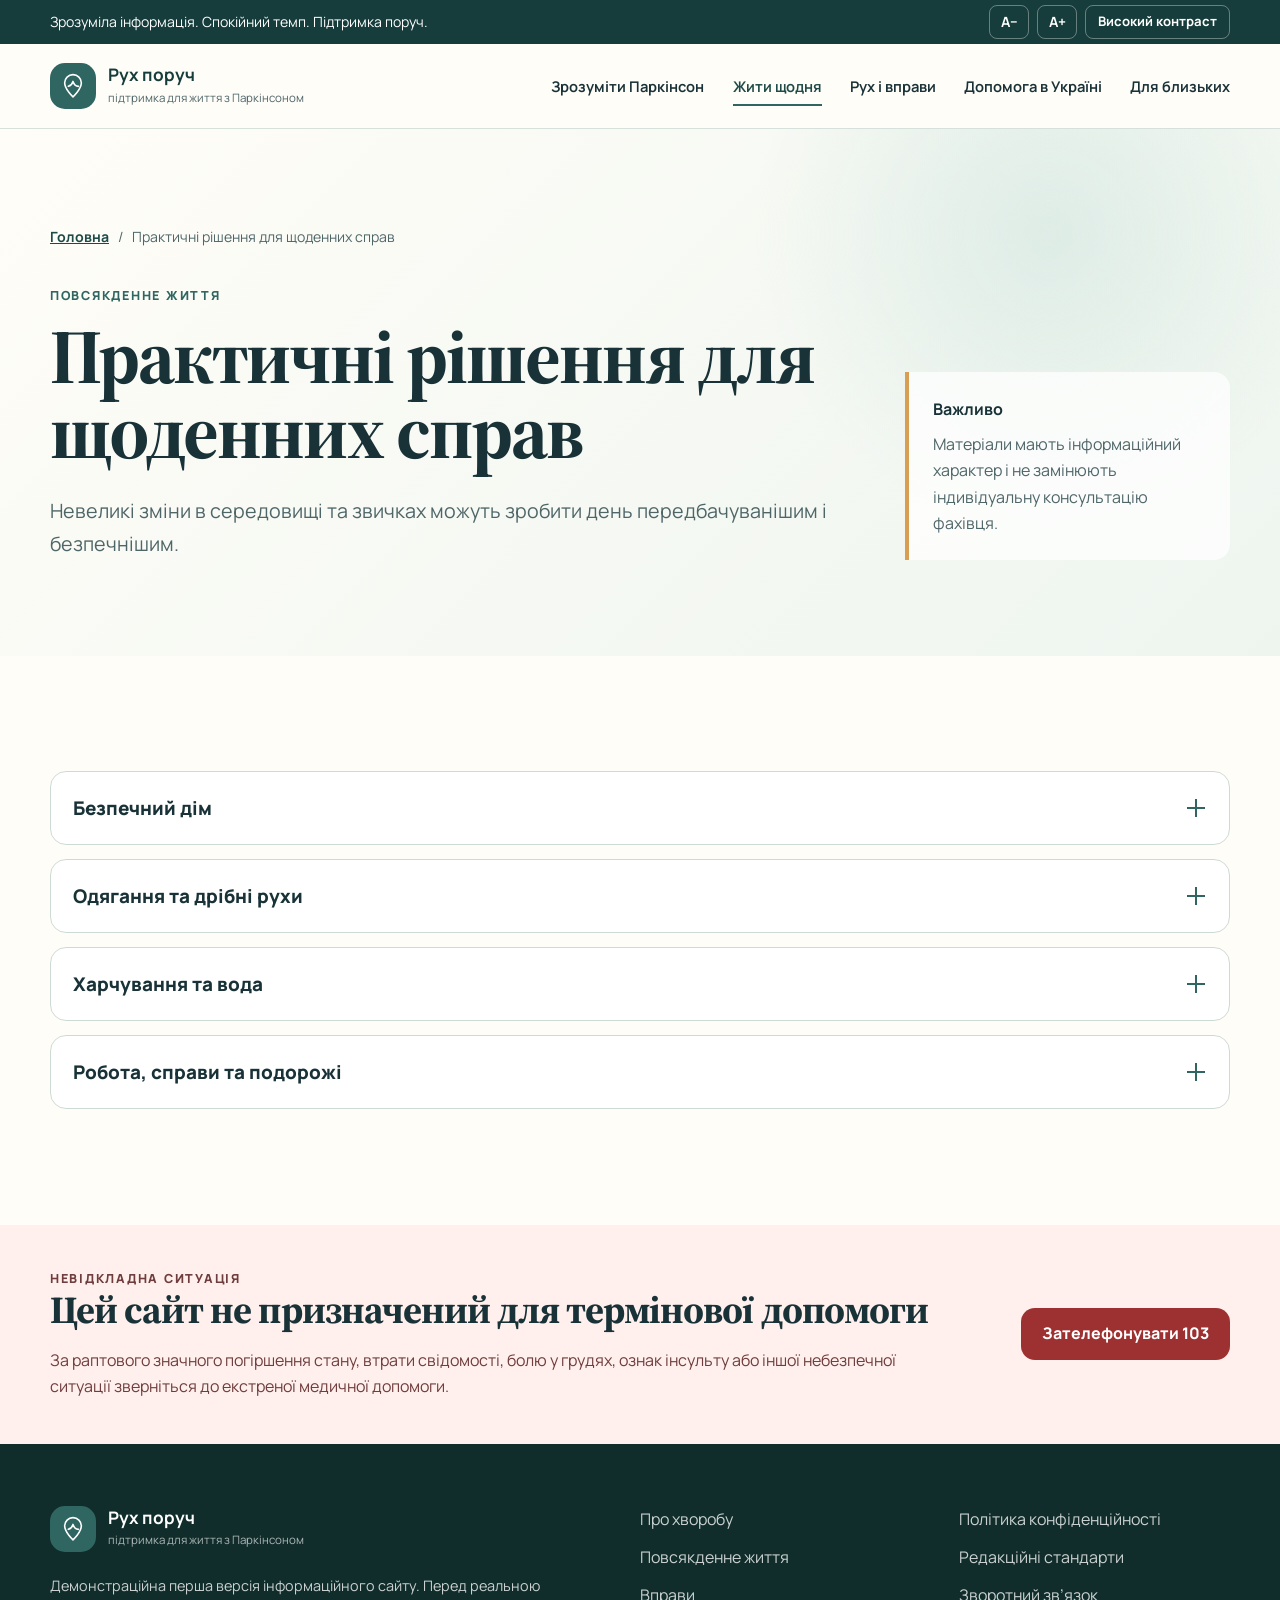
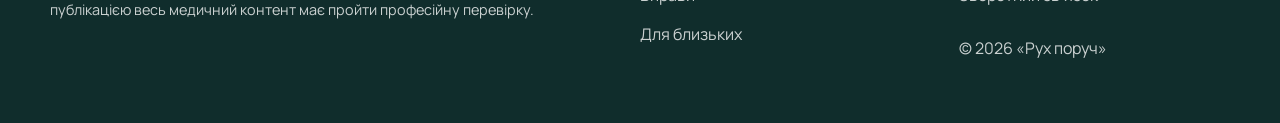
==== daily-life.html @ 139d907f "Add files via upload" ====
<!DOCTYPE html>
<html lang="uk"><head><meta charset="utf-8"/><meta content="width=device-width, initial-scale=1.0" name="viewport"/><meta content="Рух поруч — зрозуміла інформація та щоденна підтримка для людей, які живуть із хворобою Паркінсона, та їхніх близьких." name="description"/><meta content="#2f6662" name="theme-color"/><title>Повсякденне життя з Паркінсоном — Рух поруч</title><link href="https://fonts.googleapis.com" rel="preconnect"/><link crossorigin="" href="https://fonts.gstatic.com" rel="preconnect"/><link href="https://fonts.googleapis.com/css2?family=Manrope:wght@400;500;600;700;800&amp;family=Source+Serif+4:opsz,wght@8..60,600;8..60,700&amp;display=swap" rel="stylesheet"/><link href="styles.css" rel="stylesheet"/></head><body><div aria-label="Налаштування доступності" class="utility-bar">
<div class="container utility-bar__inner">
<p>Зрозуміла інформація. Спокійний темп. Підтримка поруч.</p>
<div class="accessibility-controls">
<button aria-label="Зменшити розмір тексту" class="utility-button" data-font-action="decrease" type="button">
          A−
        </button>
<button aria-label="Збільшити розмір тексту" class="utility-button" data-font-action="increase" type="button">
          A+
        </button>
<button aria-pressed="false" class="utility-button utility-button--text" id="contrastToggle" type="button">
          Високий контраст
        </button>
</div>
</div>
</div><header class="site-header" id="top">
<div class="container site-header__inner">
<a aria-label="Рух поруч, головна сторінка" class="brand" href="index.html">
<span aria-hidden="true" class="brand__mark">
<svg role="img" viewbox="0 0 48 48">
<path d="M24 7c7 0 12.5 5.5 12.5 12.3 0 9.8-12.5 21.1-12.5 21.1S11.5 29.1 11.5 19.3C11.5 12.5 17 7 24 7Z"></path>
<path d="M17 24.5c3.6-1 5.8-3.4 7-7.4 1.5 4.8 4.2 7.2 8.2 7.4"></path>
</svg>
</span>
<span>
<strong>Рух поруч</strong>
<small>підтримка для життя з Паркінсоном</small>
</span>
</a>
<button aria-controls="siteNavigation" aria-expanded="false" class="menu-toggle" type="button">
<span class="menu-toggle__label">Меню</span>
<span aria-hidden="true" class="menu-toggle__icon"></span>
</button>
<nav aria-label="Основна навігація" class="site-nav" id="siteNavigation">
<a href="understand.html">Зрозуміти Паркінсон</a>
<a aria-current="page" href="daily-life.html">Жити щодня</a>
<a href="movement.html">Рух і вправи</a>
<a href="support-ukraine.html">Допомога в Україні</a>
<a href="relatives.html">Для близьких</a>
</nav>
</div>
</header><main id="main-content"><section class="page-hero"><div class="container"><nav aria-label="Навігаційний шлях" class="breadcrumbs"><a href="index.html">Головна</a><span aria-hidden="true">/</span><span aria-current="page">Практичні рішення для щоденних справ</span></nav><div class="page-hero__grid"><div><p class="eyebrow">Повсякденне життя</p><h1>Практичні рішення для щоденних справ</h1><p class="page-hero__lead">Невеликі зміни в середовищі та звичках можуть зробити день передбачуванішим і безпечнішим.</p></div><aside class="page-hero__aside"><strong>Важливо</strong><p>Матеріали мають інформаційний характер і не замінюють індивідуальну консультацію фахівця.</p></aside></div></div></section><section class="section" id="daily-life">
<div class="container">

<div class="accordion-list">
<article class="accordion searchable" data-search="дім безпека ванна килим падіння освітлення">
<h3>
<button aria-expanded="false" class="accordion__button" type="button">
<span>Безпечний дім</span>
<span aria-hidden="true" class="accordion__icon"></span>
</button>
</h3>
<div class="accordion__panel" hidden="">
<div class="accordion__content">
<p>Перевірте проходи, освітлення, неслизькі поверхні та доступність речей, якими користуєтеся щодня.</p>
<ul>
<li>Приберіть дроти й нестійкі килимки з проходів.</li>
<li>Забезпечте хороше освітлення в коридорах і біля ліжка.</li>
<li>Розмістіть часто потрібні речі на зручній висоті.</li>
<li>Порадьтеся з ерготерапевтом щодо поручнів або допоміжних пристроїв.</li>
</ul>
</div>
</div>
</article>
<article class="accordion searchable" data-search="одягання ґудзики застібки руки моторика">
<h3>
<button aria-expanded="false" class="accordion__button" type="button">
<span>Одягання та дрібні рухи</span>
<span aria-hidden="true" class="accordion__icon"></span>
</button>
</h3>
<div class="accordion__panel" hidden="">
<div class="accordion__content">
<p>Дайте собі більше часу, сідайте під час одягання та обирайте одяг зі зручними застібками.</p>
<ul>
<li>Готуйте одяг у потрібній послідовності.</li>
<li>Використовуйте стабільний стілець із підлокітниками.</li>
<li>Розгляньте магнітні застібки або більші повзунки блискавок.</li>
</ul>
</div>
</div>
</article>
<article class="accordion searchable" data-search="харчування вода закреп апетит ковтання">
<h3>
<button aria-expanded="false" class="accordion__button" type="button">
<span>Харчування та вода</span>
<span aria-hidden="true" class="accordion__icon"></span>
</button>
</h3>
<div class="accordion__panel" hidden="">
<div class="accordion__content">
<p>Регулярність харчування, достатня кількість рідини та комфортна консистенція їжі можуть підтримувати самопочуття.</p>
<ul>
<li>Не змінюйте час приймання ліків або харчування без узгодження з лікарем.</li>
<li>Якщо їжа чи вода викликають кашель, повідомте про це фахівця.</li>
<li>За тривалого зниження апетиту або ваги зверніться по консультацію.</li>
</ul>
</div>
</div>
</article>
<article class="accordion searchable" data-search="робота подорожі соціальне життя планування">
<h3>
<button aria-expanded="false" class="accordion__button" type="button">
<span>Робота, справи та подорожі</span>
<span aria-hidden="true" class="accordion__icon"></span>
</button>
</h3>
<div class="accordion__panel" hidden="">
<div class="accordion__content">
<p>Плануйте складні справи на час, коли зазвичай почуваєтеся краще, і залишайте запас часу на дорогу та відпочинок.</p>
<ul>
<li>Зберігайте список препаратів і контакт близької людини.</li>
<li>Під час подорожі майте запас призначених препаратів у ручній поклажі.</li>
<li>Робіть перерви до появи вираженої втоми.</li>
</ul>
</div>
</div>
</article>
</div>
</div>
</section></main><section class="section section--emergency">
<div class="container emergency-panel">
<div>
<p class="eyebrow">Невідкладна ситуація</p>
<h2>Цей сайт не призначений для термінової допомоги</h2>
<p>
            За раптового значного погіршення стану, втрати свідомості,
            болю у грудях, ознак інсульту або іншої небезпечної ситуації
            зверніться до екстреної медичної допомоги.
          </p>
</div>
<a class="button button--danger" href="tel:103">Зателефонувати 103</a>
</div>
</section><footer class="site-footer">
<div class="container site-footer__grid">
<div>
<a class="brand brand--footer" href="index.html">
<span aria-hidden="true" class="brand__mark">
<svg viewbox="0 0 48 48">
<path d="M24 7c7 0 12.5 5.5 12.5 12.3 0 9.8-12.5 21.1-12.5 21.1S11.5 29.1 11.5 19.3C11.5 12.5 17 7 24 7Z"></path>
<path d="M17 24.5c3.6-1 5.8-3.4 7-7.4 1.5 4.8 4.2 7.2 8.2 7.4"></path>
</svg>
</span>
<span>
<strong>Рух поруч</strong>
<small>підтримка для життя з Паркінсоном</small>
</span>
</a>
<p class="site-footer__note">
          Демонстраційна перша версія інформаційного сайту. Перед реальною
          публікацією весь медичний контент має пройти професійну перевірку.
        </p>
</div>
<nav aria-label="Навігація в підвалі" class="footer-nav">
<a href="understand.html">Про хворобу</a>
<a href="daily-life.html">Повсякденне життя</a>
<a href="movement.html">Вправи</a>
<a href="relatives.html">Для близьких</a>
</nav>
<div class="footer-meta">
<a href="index.html">Політика конфіденційності</a>
<a href="index.html">Редакційні стандарти</a>
<a href="index.html">Зворотний зв’язок</a>
<p>© <span id="currentYear"></span> «Рух поруч»</p>
</div>
</div>
</footer><script src="script.js"></script></body></html>
---- styles.css ----
/* ==========================================================================
   Рух поруч — стилі першої версії
   ========================================================================== */

:root {
  --font-scale: 1;
  --font-sans: "Manrope", system-ui, -apple-system, BlinkMacSystemFont, "Segoe UI", sans-serif;
  --font-serif: "Source Serif 4", Georgia, serif;

  --ink: #193238;
  --ink-soft: #4f6669;
  --surface: #fffdf8;
  --surface-soft: #f3f7f3;
  --surface-muted: #e5efe9;
  --brand: #2f6662;
  --brand-dark: #1e4b48;
  --brand-deep: #163d3b;
  --brand-light: #dcebe5;
  --accent: #d89f52;
  --danger: #9d3030;
  --danger-soft: #fff0ed;
  --white: #ffffff;
  --border: #cedbd5;
  --shadow: 0 18px 45px rgba(25, 50, 56, 0.10);
  --shadow-soft: 0 10px 28px rgba(25, 50, 56, 0.07);
  --radius-sm: 12px;
  --radius-md: 20px;
  --radius-lg: 32px;
  --container: 1180px;
  --transition: 180ms ease;
}

html {
  scroll-behavior: smooth;
  scroll-padding-top: 112px;
  font-size: calc(16px * var(--font-scale));
}

*,
*::before,
*::after {
  box-sizing: border-box;
}

body {
  margin: 0;
  min-width: 320px;
  color: var(--ink);
  background: var(--surface);
  font-family: var(--font-sans);
  line-height: 1.65;
  text-rendering: optimizeLegibility;
}

body.is-modal-open {
  overflow: hidden;
}

a {
  color: inherit;
}

button,
input {
  font: inherit;
}

button,
a {
  -webkit-tap-highlight-color: transparent;
}

img,
svg {
  display: block;
  max-width: 100%;
}

button:focus-visible,
a:focus-visible,
input:focus-visible {
  outline: 4px solid rgba(216, 159, 82, 0.55);
  outline-offset: 3px;
}

.container {
  width: min(calc(100% - 40px), var(--container));
  margin-inline: auto;
}

.skip-link {
  position: fixed;
  z-index: 9999;
  top: 12px;
  left: 12px;
  transform: translateY(-180%);
  padding: 12px 18px;
  border-radius: 10px;
  color: var(--white);
  background: var(--brand-deep);
  font-weight: 700;
  transition: transform var(--transition);
}

.skip-link:focus {
  transform: translateY(0);
}

.visually-hidden {
  position: absolute !important;
  width: 1px !important;
  height: 1px !important;
  padding: 0 !important;
  margin: -1px !important;
  overflow: hidden !important;
  clip: rect(0, 0, 0, 0) !important;
  white-space: nowrap !important;
  border: 0 !important;
}

.utility-bar {
  color: var(--white);
  background: var(--brand-deep);
  font-size: 0.88rem;
}

.utility-bar__inner {
  min-height: 44px;
  display: flex;
  align-items: center;
  justify-content: space-between;
  gap: 24px;
}

.utility-bar p {
  margin: 0;
}

.accessibility-controls {
  display: flex;
  align-items: center;
  gap: 8px;
}

.utility-button {
  min-width: 40px;
  min-height: 34px;
  border: 1px solid rgba(255, 255, 255, 0.35);
  border-radius: 8px;
  color: var(--white);
  background: transparent;
  cursor: pointer;
  font-weight: 700;
}

.utility-button:hover {
  background: rgba(255, 255, 255, 0.12);
}

.utility-button--text {
  padding-inline: 12px;
  font-size: 0.82rem;
}

.site-header {
  position: sticky;
  z-index: 1000;
  top: 0;
  border-bottom: 1px solid rgba(206, 219, 213, 0.8);
  background: rgba(255, 253, 248, 0.96);
  backdrop-filter: blur(14px);
}

.site-header__inner {
  min-height: 84px;
  display: flex;
  align-items: center;
  justify-content: space-between;
  gap: 32px;
}

.brand {
  display: inline-flex;
  align-items: center;
  gap: 12px;
  color: var(--brand-deep);
  text-decoration: none;
}

.brand__mark {
  width: 46px;
  height: 46px;
  flex: 0 0 auto;
  display: grid;
  place-items: center;
  border-radius: 15px;
  color: var(--white);
  background: var(--brand);
}

.brand__mark svg {
  width: 32px;
  height: 32px;
  fill: none;
  stroke: currentColor;
  stroke-width: 2.4;
  stroke-linecap: round;
  stroke-linejoin: round;
}

.brand strong,
.brand small {
  display: block;
}

.brand strong {
  font-size: 1.08rem;
  line-height: 1.2;
}

.brand small {
  margin-top: 2px;
  color: var(--ink-soft);
  font-size: 0.72rem;
}

.site-nav {
  display: flex;
  align-items: center;
  gap: clamp(16px, 2.2vw, 30px);
}

.site-nav a {
  position: relative;
  color: var(--ink);
  text-decoration: none;
  font-size: 0.92rem;
  font-weight: 650;
}

.site-nav a::after {
  content: "";
  position: absolute;
  right: 0;
  bottom: -8px;
  left: 0;
  height: 2px;
  transform: scaleX(0);
  background: var(--brand);
  transition: transform var(--transition);
}

.site-nav a:hover::after {
  transform: scaleX(1);
}

.menu-toggle {
  display: none;
  min-width: 54px;
  min-height: 48px;
  border: 1px solid var(--border);
  border-radius: var(--radius-sm);
  color: var(--ink);
  background: var(--white);
  cursor: pointer;
}

.menu-toggle__label {
  font-weight: 700;
}

.menu-toggle__icon {
  position: relative;
  width: 22px;
  height: 2px;
  margin-left: 10px;
  background: currentColor;
}

.menu-toggle__icon::before,
.menu-toggle__icon::after {
  content: "";
  position: absolute;
  left: 0;
  width: 22px;
  height: 2px;
  background: currentColor;
}

.menu-toggle__icon::before {
  top: -7px;
}

.menu-toggle__icon::after {
  top: 7px;
}

.hero {
  position: relative;
  overflow: hidden;
  padding: clamp(76px, 9vw, 126px) 0;
  background:
    radial-gradient(circle at 70% 28%, rgba(220, 235, 229, 0.8), transparent 29%),
    linear-gradient(135deg, #fffdf8 0%, #f6f2e8 55%, #eef5ef 100%);
}

.hero__decor {
  position: absolute;
  border: 1px solid rgba(47, 102, 98, 0.15);
  border-radius: 50%;
  pointer-events: none;
}

.hero__decor--one {
  top: -180px;
  right: -120px;
  width: 460px;
  height: 460px;
}

.hero__decor--two {
  right: 18%;
  bottom: -110px;
  width: 230px;
  height: 230px;
}

.hero__grid {
  position: relative;
  z-index: 1;
  display: grid;
  grid-template-columns: minmax(0, 1.35fr) minmax(330px, 0.65fr);
  gap: clamp(42px, 7vw, 92px);
  align-items: center;
}

.eyebrow {
  margin: 0 0 12px;
  color: var(--brand);
  font-size: 0.78rem;
  font-weight: 800;
  letter-spacing: 0.14em;
  text-transform: uppercase;
}

h1,
h2,
h3,
p {
  overflow-wrap: break-word;
}

h1,
h2 {
  font-family: var(--font-serif);
  letter-spacing: -0.025em;
}

h1 {
  max-width: 820px;
  margin: 0;
  font-size: clamp(2.75rem, 6vw, 5.4rem);
  line-height: 0.98;
}

h2 {
  margin: 0;
  font-size: clamp(2rem, 4vw, 3.35rem);
  line-height: 1.08;
}

h3 {
  margin: 0;
  font-size: 1.18rem;
  line-height: 1.35;
}

.hero__lead {
  max-width: 720px;
  margin: 28px 0 0;
  color: var(--ink-soft);
  font-size: clamp(1.05rem, 2vw, 1.24rem);
}

.hero__actions {
  display: flex;
  flex-wrap: wrap;
  gap: 14px;
  margin-top: 34px;
}

.button {
  min-height: 52px;
  display: inline-flex;
  align-items: center;
  justify-content: center;
  padding: 12px 20px;
  border: 1px solid transparent;
  border-radius: 14px;
  text-decoration: none;
  cursor: pointer;
  font-weight: 750;
  line-height: 1.2;
  transition:
    transform var(--transition),
    background var(--transition),
    border-color var(--transition);
}

.button:hover {
  transform: translateY(-2px);
}

.button--primary {
  color: var(--white);
  background: var(--brand);
}

.button--primary:hover {
  background: var(--brand-dark);
}

.button--secondary {
  border-color: var(--brand);
  color: var(--brand-dark);
  background: transparent;
}

.button--secondary:hover {
  background: var(--brand-light);
}

.button--light {
  color: var(--brand-deep);
  background: var(--white);
}

.button--danger {
  color: var(--white);
  background: var(--danger);
}

.medical-note {
  max-width: 650px;
  margin: 22px 0 0;
  color: var(--ink-soft);
  font-size: 0.88rem;
}

.hero-card {
  padding: clamp(28px, 4vw, 42px);
  border: 1px solid rgba(47, 102, 98, 0.16);
  border-radius: var(--radius-lg);
  background: rgba(255, 255, 255, 0.82);
  box-shadow: var(--shadow);
  backdrop-filter: blur(10px);
}

.hero-card__icon {
  width: 66px;
  height: 66px;
  margin-bottom: 22px;
  color: var(--brand);
}

.hero-card__icon svg {
  fill: none;
  stroke: currentColor;
  stroke-width: 2.2;
  stroke-linecap: round;
}

.hero-card h2 {
  font-size: 1.8rem;
}

.action-list {
  display: grid;
  gap: 10px;
  margin: 22px 0 0;
  padding: 0;
  list-style: none;
}

.action-list a {
  min-height: 50px;
  display: flex;
  align-items: center;
  justify-content: space-between;
  gap: 16px;
  padding: 10px 14px;
  border-radius: 12px;
  color: var(--brand-deep);
  background: var(--surface-soft);
  text-decoration: none;
  font-weight: 700;
}

.action-list a::after {
  content: "→";
  font-size: 1.25rem;
}

.action-list a:hover {
  background: var(--brand-light);
}

.section {
  padding: clamp(78px, 9vw, 122px) 0;
}

.section--compact {
  padding: clamp(54px, 7vw, 78px) 0;
}

.section--tinted {
  background: var(--surface-soft);
}

.section--deep {
  color: var(--white);
  background:
    linear-gradient(rgba(22, 61, 59, 0.94), rgba(22, 61, 59, 0.94)),
    radial-gradient(circle at 85% 20%, #5c8d83 0, transparent 28%);
}

.section--emergency {
  padding: 44px 0;
  background: var(--danger-soft);
}

.section-heading {
  display: grid;
  grid-template-columns: minmax(0, 1.1fr) minmax(280px, 0.65fr);
  gap: 48px;
  align-items: end;
  margin-bottom: 44px;
}

.section-heading > p {
  margin: 0;
  color: var(--ink-soft);
  font-size: 1rem;
}

.section-heading--light > p,
.section-heading--light .eyebrow {
  color: rgba(255, 255, 255, 0.78);
}

.search-panel {
  display: grid;
  grid-template-columns: minmax(0, 1fr) minmax(320px, 0.8fr);
  gap: 40px;
  align-items: center;
  padding: clamp(28px, 4vw, 44px);
  border: 1px solid var(--border);
  border-radius: var(--radius-md);
  background: var(--white);
  box-shadow: var(--shadow-soft);
}

.search-panel h2 {
  font-size: clamp(1.65rem, 3vw, 2.45rem);
}

.search-panel p {
  margin: 12px 0 0;
  color: var(--ink-soft);
}

.site-search__field {
  position: relative;
  display: flex;
  align-items: center;
}

.site-search__field svg {
  position: absolute;
  left: 18px;
  width: 22px;
  height: 22px;
  fill: none;
  stroke: var(--brand);
  stroke-width: 2;
  pointer-events: none;
}

.site-search input {
  width: 100%;
  min-height: 58px;
  padding: 12px 52px;
  border: 2px solid var(--border);
  border-radius: 14px;
  color: var(--ink);
  background: var(--surface);
}

.site-search input:focus {
  border-color: var(--brand);
}

.site-search button {
  position: absolute;
  right: 8px;
  width: 42px;
  height: 42px;
  border: 0;
  border-radius: 10px;
  color: var(--ink-soft);
  background: transparent;
  cursor: pointer;
  font-size: 1.65rem;
}

.site-search button:hover {
  background: var(--surface-muted);
}

.search-status {
  min-height: 1.5em;
  margin: 16px 6px 0;
  color: var(--ink-soft);
  font-weight: 700;
}

.steps-grid,
.topic-grid,
.support-grid,
.resource-grid,
.exercise-grid {
  display: grid;
  gap: 20px;
}

.steps-grid {
  grid-template-columns: repeat(4, minmax(0, 1fr));
}

.step-card {
  min-height: 290px;
  display: flex;
  flex-direction: column;
  padding: 26px;
  border: 1px solid var(--border);
  border-radius: var(--radius-md);
  background: var(--white);
  box-shadow: var(--shadow-soft);
}

.step-card__number {
  margin-bottom: 38px;
  color: var(--accent);
  font-family: var(--font-serif);
  font-size: 2.1rem;
  font-weight: 700;
}

.step-card p {
  margin: 14px 0 24px;
  color: var(--ink-soft);
}

.step-card a {
  margin-top: auto;
  color: var(--brand-dark);
  font-weight: 800;
}

.topic-grid {
  grid-template-columns: repeat(3, minmax(0, 1fr));
}

.topic-card {
  min-height: 300px;
  display: flex;
  flex-direction: column;
  padding: 28px;
  border: 1px solid transparent;
  border-radius: var(--radius-md);
  background: var(--white);
  box-shadow: var(--shadow-soft);
  transition:
    transform var(--transition),
    border-color var(--transition);
}

.topic-card:hover {
  transform: translateY(-4px);
  border-color: var(--brand-light);
}

.topic-card__icon {
  width: 52px;
  height: 52px;
  display: grid;
  place-items: center;
  margin-bottom: 28px;
  border-radius: 16px;
  color: var(--brand-dark);
  background: var(--brand-light);
  font-weight: 800;
}

.topic-card p {
  margin: 14px 0 24px;
  color: var(--ink-soft);
}

.text-button {
  align-self: flex-start;
  margin-top: auto;
  padding: 0;
  border: 0;
  color: var(--brand-dark);
  background: transparent;
  cursor: pointer;
  font-weight: 800;
  text-decoration: underline;
  text-underline-offset: 5px;
}

.accordion-list {
  display: grid;
  gap: 14px;
}

.accordion {
  border: 1px solid var(--border);
  border-radius: 16px;
  background: var(--white);
  overflow: hidden;
}

.accordion__button {
  width: 100%;
  min-height: 72px;
  display: flex;
  align-items: center;
  justify-content: space-between;
  gap: 24px;
  padding: 18px 22px;
  border: 0;
  color: var(--ink);
  background: transparent;
  cursor: pointer;
  text-align: left;
  font-weight: 800;
}

.accordion__button:hover {
  background: var(--surface-soft);
}

.accordion__icon {
  position: relative;
  width: 22px;
  height: 22px;
  flex: 0 0 auto;
}

.accordion__icon::before,
.accordion__icon::after {
  content: "";
  position: absolute;
  top: 10px;
  left: 2px;
  width: 18px;
  height: 2px;
  background: var(--brand);
  transition: transform var(--transition);
}

.accordion__icon::after {
  transform: rotate(90deg);
}

.accordion__button[aria-expanded="true"] .accordion__icon::after {
  transform: rotate(0);
}

.accordion__panel {
  border-top: 1px solid var(--border);
}

.accordion__content {
  padding: 24px;
  color: var(--ink-soft);
}

.accordion__content p {
  margin-top: 0;
}

.accordion__content ul {
  margin-bottom: 0;
}

.exercise-filters {
  display: flex;
  flex-wrap: wrap;
  gap: 10px;
  margin-bottom: 30px;
}

.filter-button {
  min-height: 44px;
  padding: 9px 16px;
  border: 1px solid rgba(255, 255, 255, 0.35);
  border-radius: 999px;
  color: var(--white);
  background: transparent;
  cursor: pointer;
  font-weight: 700;
}

.filter-button:hover,
.filter-button.is-active {
  color: var(--brand-deep);
  background: var(--white);
}

.exercise-grid {
  grid-template-columns: repeat(3, minmax(0, 1fr));
}

.exercise-card {
  min-height: 310px;
  display: flex;
  flex-direction: column;
  padding: 28px;
  border: 1px solid rgba(255, 255, 255, 0.18);
  border-radius: var(--radius-md);
  background: rgba(255, 255, 255, 0.08);
}

.exercise-card__tag {
  align-self: flex-start;
  margin-bottom: 36px;
  padding: 6px 10px;
  border-radius: 999px;
  color: var(--brand-deep);
  background: #dbe9de;
  font-size: 0.78rem;
  font-weight: 800;
}

.exercise-card p {
  margin: 14px 0 26px;
  color: rgba(255, 255, 255, 0.76);
}

.exercise-card .button {
  align-self: flex-start;
  margin-top: auto;
}

.safety-banner {
  margin-top: 28px;
  padding: 18px 22px;
  border: 1px solid rgba(255, 255, 255, 0.2);
  border-radius: 14px;
  color: rgba(255, 255, 255, 0.9);
  background: rgba(0, 0, 0, 0.12);
}

.doctor-card {
  display: grid;
  grid-template-columns: minmax(0, 1.25fr) minmax(300px, 0.65fr);
  border: 1px solid var(--border);
  border-radius: var(--radius-lg);
  overflow: hidden;
  box-shadow: var(--shadow);
}

.doctor-card__content,
.doctor-card__aside {
  padding: clamp(30px, 5vw, 58px);
}

.doctor-card__content {
  background: var(--white);
}

.doctor-card__content > p {
  color: var(--ink-soft);
}

.doctor-card__aside {
  color: var(--white);
  background: var(--brand);
}

.doctor-card__aside p {
  color: rgba(255, 255, 255, 0.82);
}

.doctor-card__aside .button {
  margin-top: 16px;
  color: var(--brand-deep);
  background: var(--white);
}

.checklist {
  display: grid;
  gap: 14px;
  margin-top: 28px;
}

.checklist label {
  min-height: 52px;
  display: flex;
  align-items: center;
  gap: 14px;
  padding: 12px 14px;
  border-radius: 12px;
  background: var(--surface-soft);
  cursor: pointer;
  font-weight: 650;
}

.checklist input {
  width: 22px;
  height: 22px;
  flex: 0 0 auto;
  accent-color: var(--brand);
}

.support-grid {
  grid-template-columns: repeat(3, minmax(0, 1fr));
}

.support-card {
  padding: 28px;
  border-left: 5px solid var(--accent);
  border-radius: 0 var(--radius-md) var(--radius-md) 0;
  background: var(--white);
  box-shadow: var(--shadow-soft);
}

.support-card p {
  margin-bottom: 0;
  color: var(--ink-soft);
}

.resource-grid {
  grid-template-columns: repeat(2, minmax(0, 1fr));
}

.resource-card {
  padding: 30px;
  border: 1px solid var(--border);
  border-radius: var(--radius-md);
  background: var(--white);
}

.resource-card__label {
  display: inline-flex;
  margin-bottom: 24px;
  padding: 5px 10px;
  border-radius: 999px;
  color: var(--brand-dark);
  background: var(--brand-light);
  font-size: 0.76rem;
  font-weight: 800;
}

.resource-card p {
  color: var(--ink-soft);
}

.disabled-link {
  display: inline-block;
  margin-top: 10px;
  color: var(--ink-soft);
  cursor: not-allowed;
  font-weight: 750;
  text-decoration: none;
}

.editorial-banner {
  display: grid;
  grid-template-columns: minmax(0, 0.8fr) minmax(0, 1.1fr);
  gap: 44px;
  align-items: center;
  padding: clamp(30px, 5vw, 52px);
  border-radius: var(--radius-lg);
  color: var(--white);
  background: var(--brand-deep);
}

.editorial-banner ul {
  display: grid;
  gap: 12px;
  margin: 0;
  padding-left: 22px;
}

.emergency-panel {
  display: flex;
  align-items: center;
  justify-content: space-between;
  gap: 38px;
}

.emergency-panel h2 {
  font-size: clamp(1.7rem, 3vw, 2.5rem);
}

.emergency-panel p {
  max-width: 860px;
  margin-bottom: 0;
  color: #6f3d3d;
}

.site-footer {
  padding: 62px 0;
  color: rgba(255, 255, 255, 0.78);
  background: #102d2c;
}

.site-footer__grid {
  display: grid;
  grid-template-columns: 1.2fr 0.6fr 0.6fr;
  gap: 48px;
}

.brand--footer {
  color: var(--white);
}

.brand--footer small {
  color: rgba(255, 255, 255, 0.65);
}

.site-footer__note {
  max-width: 520px;
  margin: 22px 0 0;
  font-size: 0.9rem;
}

.footer-nav,
.footer-meta {
  display: grid;
  align-content: start;
  gap: 12px;
}

.footer-nav a,
.footer-meta a {
  color: inherit;
  text-decoration: none;
}

.footer-nav a:hover,
.footer-meta a:hover {
  color: var(--white);
  text-decoration: underline;
}

.footer-meta p {
  margin: 14px 0 0;
}

.searchable.is-hidden,
.exercise-card.is-filtered {
  display: none !important;
}

.modal[hidden] {
  display: none;
}

.modal {
  position: fixed;
  z-index: 3000;
  inset: 0;
  display: grid;
  place-items: center;
  padding: 24px;
}

.modal__backdrop {
  position: absolute;
  inset: 0;
  background: rgba(11, 31, 31, 0.72);
}

.modal__dialog {
  position: relative;
  z-index: 1;
  width: min(100%, 720px);
  max-height: min(82vh, 820px);
  overflow: auto;
  padding: clamp(28px, 5vw, 50px);
  border-radius: var(--radius-md);
  background: var(--white);
  box-shadow: 0 24px 80px rgba(0, 0, 0, 0.32);
}

.modal__dialog h2 {
  margin-right: 44px;
  font-size: clamp(1.8rem, 4vw, 2.7rem);
}

.modal__dialog p,
.modal__dialog li {
  color: var(--ink-soft);
}

.modal__dialog ul,
.modal__dialog ol {
  padding-left: 24px;
}

.modal__close {
  position: absolute;
  top: 16px;
  right: 16px;
  width: 46px;
  height: 46px;
  border: 1px solid var(--border);
  border-radius: 12px;
  color: var(--ink);
  background: var(--surface-soft);
  cursor: pointer;
  font-size: 1.8rem;
  line-height: 1;
}

.info-box {
  margin-top: 24px;
  padding: 16px 18px;
  border-left: 4px solid var(--accent);
  background: #fff7eb;
  color: #704b1d;
}

/* High contrast */
body.high-contrast {
  --ink: #000000;
  --ink-soft: #202020;
  --surface: #ffffff;
  --surface-soft: #f2f2f2;
  --surface-muted: #e4e4e4;
  --brand: #004e4a;
  --brand-dark: #003b37;
  --brand-deep: #002d2a;
  --brand-light: #d8efec;
  --border: #575757;
  --shadow: none;
  --shadow-soft: none;
}

body.high-contrast .hero {
  background: #ffffff;
}

body.high-contrast .hero-card,
body.high-contrast .topic-card,
body.high-contrast .step-card,
body.high-contrast .support-card,
body.high-contrast .resource-card {
  border-color: #333333;
}

/* Print */
@media print {
  .utility-bar,
  .site-header,
  .hero,
  #quick-search,
  #first-steps,
  #understand,
  #daily-life,
  #movement,
  #relatives,
  #support-ukraine,
  .editorial-banner,
  .section--emergency,
  .site-footer,
  .doctor-card__aside .button {
    display: none !important;
  }

  body {
    background: #fff;
  }

  #doctor-visit {
    padding: 0;
  }

  .doctor-card {
    display: block;
    border: 0;
    box-shadow: none;
  }

  .doctor-card__aside {
    color: #000;
    background: #fff;
  }
}

/* Responsive */
@media (max-width: 1080px) {
  .site-header__inner {
    flex-wrap: wrap;
    padding-block: 14px;
  }

  .menu-toggle {
    display: inline-flex;
    align-items: center;
    justify-content: center;
  }

  .site-nav {
    width: 100%;
    display: none;
    flex-direction: column;
    align-items: stretch;
    padding: 10px 0 16px;
  }

  .site-nav.is-open {
    display: flex;
  }

  .site-nav a {
    min-height: 48px;
    display: flex;
    align-items: center;
    padding: 8px 12px;
    border-radius: 10px;
  }

  .site-nav a:hover {
    background: var(--surface-soft);
  }

  .hero__grid {
    grid-template-columns: 1fr;
  }

  .hero-card {
    max-width: 720px;
  }

  .steps-grid {
    grid-template-columns: repeat(2, minmax(0, 1fr));
  }

  .topic-grid,
  .exercise-grid {
    grid-template-columns: repeat(2, minmax(0, 1fr));
  }

  .site-footer__grid {
    grid-template-columns: 1fr 1fr;
  }
}

@media (max-width: 760px) {
  html {
    scroll-padding-top: 88px;
  }

  .container {
    width: min(calc(100% - 28px), var(--container));
  }

  .utility-bar__inner {
    min-height: 58px;
  }

  .utility-bar p {
    display: none;
  }

  .accessibility-controls {
    width: 100%;
    justify-content: center;
  }

  .site-header__inner {
    min-height: 72px;
  }

  .brand small {
    display: none;
  }

  .menu-toggle__label {
    display: none;
  }

  .menu-toggle__icon {
    margin-left: 0;
  }

  .hero {
    padding-top: 58px;
  }

  h1 {
    font-size: clamp(2.55rem, 14vw, 4.2rem);
  }

  .hero__actions,
  .hero__actions .button {
    width: 100%;
  }

  .section-heading,
  .search-panel,
  .doctor-card,
  .editorial-banner {
    grid-template-columns: 1fr;
  }

  .section-heading {
    gap: 18px;
  }

  .steps-grid,
  .topic-grid,
  .exercise-grid,
  .support-grid,
  .resource-grid {
    grid-template-columns: 1fr;
  }

  .step-card,
  .topic-card,
  .exercise-card {
    min-height: auto;
  }

  .exercise-card .button {
    width: 100%;
  }

  .emergency-panel {
    align-items: stretch;
    flex-direction: column;
  }

  .emergency-panel .button {
    width: 100%;
  }

  .site-footer__grid {
    grid-template-columns: 1fr;
  }
}

@media (max-width: 440px) {
  .utility-button--text {
    max-width: 145px;
    line-height: 1.15;
  }

  .brand__mark {
    width: 42px;
    height: 42px;
  }

  .hero-card,
  .search-panel,
  .doctor-card__content,
  .doctor-card__aside,
  .modal__dialog {
    padding: 24px;
  }
}

@media (prefers-reduced-motion: reduce) {
  *,
  *::before,
  *::after {
    scroll-behavior: auto !important;
    transition-duration: 0.001ms !important;
    animation-duration: 0.001ms !important;
    animation-iteration-count: 1 !important;
  }
}


/* ==========================================================================
   Багатосторінкова структура
   ========================================================================== */
.page-hero {
  padding: clamp(58px, 8vw, 96px) 0;
  background:
    radial-gradient(circle at 82% 20%, rgba(220, 235, 229, 0.9), transparent 26%),
    linear-gradient(135deg, #fffdf8, #eef5ef);
}

.breadcrumbs {
  display: flex;
  flex-wrap: wrap;
  gap: 9px;
  margin-bottom: 38px;
  color: var(--ink-soft);
  font-size: 0.88rem;
}

.breadcrumbs a {
  color: var(--brand-dark);
  font-weight: 700;
}

.page-hero__grid {
  display: grid;
  grid-template-columns: minmax(0, 1.35fr) minmax(270px, 0.55fr);
  gap: 56px;
  align-items: end;
}

.page-hero__lead {
  max-width: 780px;
  margin: 26px 0 0;
  color: var(--ink-soft);
  font-size: clamp(1.05rem, 2vw, 1.23rem);
}

.page-hero__aside {
  padding: 24px;
  border-left: 4px solid var(--accent);
  border-radius: 0 16px 16px 0;
  background: rgba(255, 255, 255, 0.76);
}

.page-hero__aside p {
  margin: 8px 0 0;
  color: var(--ink-soft);
}

.page-search + .section,
.page-search + .section--tinted {
  padding-top: 22px;
}

.page-cards {
  display: grid;
  grid-template-columns: repeat(3, minmax(0, 1fr));
  gap: 20px;
}

.page-card {
  min-height: 292px;
  display: flex;
  flex-direction: column;
  padding: 28px;
  border: 1px solid var(--border);
  border-radius: var(--radius-md);
  background: var(--white);
  box-shadow: var(--shadow-soft);
}

.page-card__number {
  margin-bottom: 34px;
  color: var(--accent);
  font-family: var(--font-serif);
  font-size: 2rem;
  font-weight: 700;
}

.page-card p {
  color: var(--ink-soft);
}

.page-card a {
  margin-top: auto;
  color: var(--brand-dark);
  font-weight: 800;
}

.site-nav a[aria-current="page"] {
  color: var(--brand-dark);
}

.site-nav a[aria-current="page"]::after {
  transform: scaleX(1);
}

@media (max-width: 1080px) {
  .page-hero__grid {
    grid-template-columns: 1fr;
  }

  .page-cards {
    grid-template-columns: repeat(2, minmax(0, 1fr));
  }
}

@media (max-width: 760px) {
  .page-cards {
    grid-template-columns: 1fr;
  }

  .page-card {
    min-height: auto;
  }
}
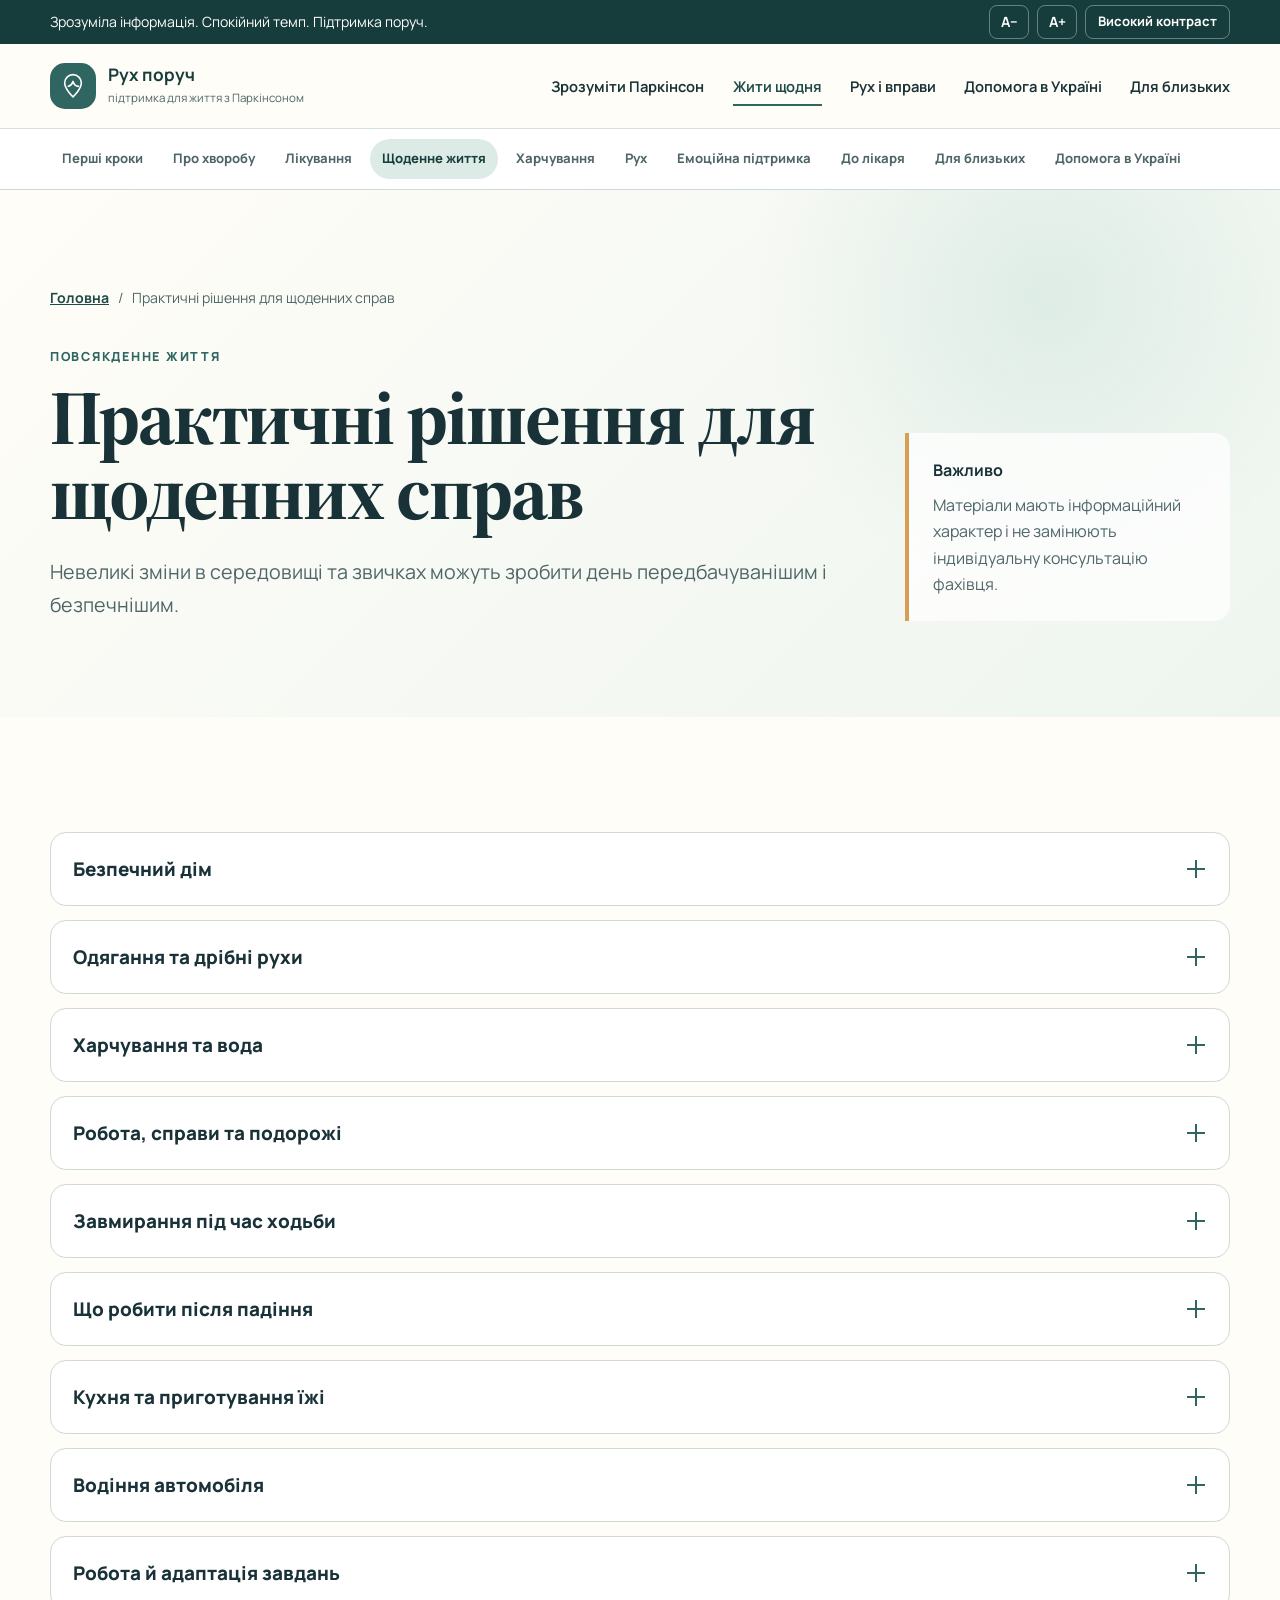
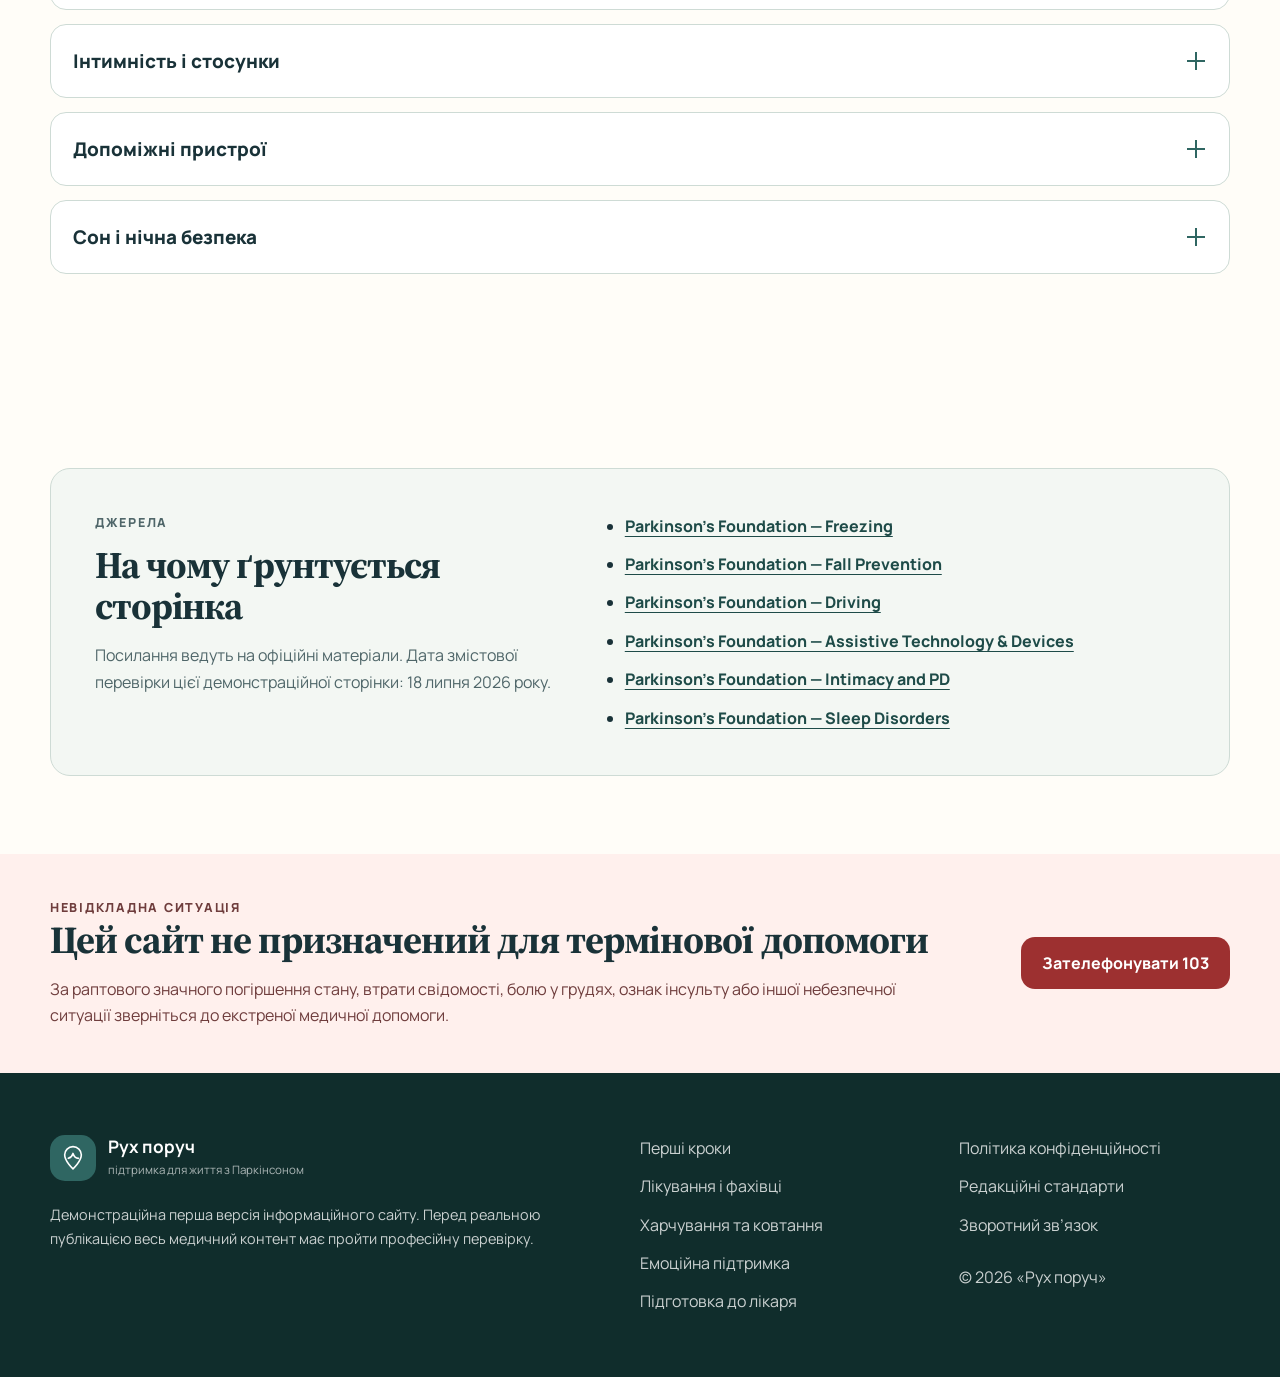
==== commit 9d90026c: "Add files via upload" ====
--- a/daily-life.html
+++ b/daily-life.html
@@ -1,5 +1,6 @@
 <!DOCTYPE html>
-<html lang="uk"><head><meta charset="utf-8"/><meta content="width=device-width, initial-scale=1.0" name="viewport"/><meta content="Рух поруч — зрозуміла інформація та щоденна підтримка для людей, які живуть із хворобою Паркінсона, та їхніх близьких." name="description"/><meta content="#2f6662" name="theme-color"/><title>Повсякденне життя з Паркінсоном — Рух поруч</title><link href="https://fonts.googleapis.com" rel="preconnect"/><link crossorigin="" href="https://fonts.gstatic.com" rel="preconnect"/><link href="https://fonts.googleapis.com/css2?family=Manrope:wght@400;500;600;700;800&amp;family=Source+Serif+4:opsz,wght@8..60,600;8..60,700&amp;display=swap" rel="stylesheet"/><link href="styles.css" rel="stylesheet"/></head><body><div aria-label="Налаштування доступності" class="utility-bar">
+
+<html lang="uk"><head><meta charset="utf-8"/><meta content="width=device-width, initial-scale=1.0" name="viewport"/><meta content="Рух поруч — зрозуміла інформація та щоденна підтримка для людей, які живуть із хворобою Паркінсона, та їхніх близьких." name="description"/><meta content="#2f6662" name="theme-color"/><title>Повсякденне життя з Паркінсоном — Рух поруч</title><link href="https://fonts.googleapis.com" rel="preconnect"/><link crossorigin="" href="https://fonts.gstatic.com" rel="preconnect"/><link href="https://fonts.googleapis.com/css2?family=Manrope:wght@400;500;600;700;800&amp;family=Source+Serif+4:opsz,wght@8..60,600;8..60,700&amp;display=swap" rel="stylesheet"/><link href="styles.css" rel="stylesheet"/></head><body><a class="skip-link" href="#main-content">Перейти до основного вмісту</a><div aria-label="Налаштування доступності" class="utility-bar">
 <div class="container utility-bar__inner">
 <p>Зрозуміла інформація. Спокійний темп. Підтримка поруч.</p>
 <div class="accessibility-controls">
@@ -40,9 +41,8 @@
 <a href="relatives.html">Для близьких</a>
 </nav>
 </div>
-</header><main id="main-content"><section class="page-hero"><div class="container"><nav aria-label="Навігаційний шлях" class="breadcrumbs"><a href="index.html">Головна</a><span aria-hidden="true">/</span><span aria-current="page">Практичні рішення для щоденних справ</span></nav><div class="page-hero__grid"><div><p class="eyebrow">Повсякденне життя</p><h1>Практичні рішення для щоденних справ</h1><p class="page-hero__lead">Невеликі зміни в середовищі та звичках можуть зробити день передбачуванішим і безпечнішим.</p></div><aside class="page-hero__aside"><strong>Важливо</strong><p>Матеріали мають інформаційний характер і не замінюють індивідуальну консультацію фахівця.</p></aside></div></div></section><section class="section" id="daily-life">
+</header><nav aria-label="Усі розділи сайту" class="topics-nav"><div class="container topics-nav__inner"><a href="first-steps.html">Перші кроки</a><a href="understand.html">Про хворобу</a><a href="treatment.html">Лікування</a><a aria-current="page" href="daily-life.html">Щоденне життя</a><a href="nutrition.html">Харчування</a><a href="movement.html">Рух</a><a href="emotional-support.html">Емоційна підтримка</a><a href="doctor-visit.html">До лікаря</a><a href="relatives.html">Для близьких</a><a href="support-ukraine.html">Допомога в Україні</a></div></nav><main id="main-content"><section class="page-hero"><div class="container"><nav aria-label="Навігаційний шлях" class="breadcrumbs"><a href="index.html">Головна</a><span aria-hidden="true">/</span><span aria-current="page">Практичні рішення для щоденних справ</span></nav><div class="page-hero__grid"><div><p class="eyebrow">Повсякденне життя</p><h1>Практичні рішення для щоденних справ</h1><p class="page-hero__lead">Невеликі зміни в середовищі та звичках можуть зробити день передбачуванішим і безпечнішим.</p></div><aside class="page-hero__aside"><strong>Важливо</strong><p>Матеріали мають інформаційний характер і не замінюють індивідуальну консультацію фахівця.</p></aside></div></div></section><section class="section" id="daily-life">
 <div class="container">
-
 <div class="accordion-list">
 <article class="accordion searchable" data-search="дім безпека ванна килим падіння освітлення">
 <h3>
@@ -117,7 +117,77 @@
 </div>
 </div>
 </article>
-</div>
+<article class="accordion" id="freezing">
+<h3><button aria-expanded="false" class="accordion__button" type="button">
+<span>Завмирання під час ходьби</span><span aria-hidden="true" class="accordion__icon"></span>
+</button></h3>
+<div class="accordion__panel" hidden=""><div class="accordion__content">
+<p>Завмирання — короткий епізод, коли складно почати або продовжити рух. Воно підвищує ризик падіння.</p>
+<ul><li>Не тягніть людину силою вперед.</li><li>Зупиніться, зробіть паузу й звільніть простір.</li><li>Обговоріть індивідуальні підказки з фізичним терапевтом.</li><li>Записуйте, де й коли це трапляється.</li></ul>
+</div></div>
+</article><article class="accordion" id="fall">
+<h3><button aria-expanded="false" class="accordion__button" type="button">
+<span>Що робити після падіння</span><span aria-hidden="true" class="accordion__icon"></span>
+</button></h3>
+<div class="accordion__panel" hidden=""><div class="accordion__content">
+<p>Після падіння не поспішайте одразу підніматися. Спочатку оцініть біль, запаморочення й можливу травму.</p>
+<ul><li>За сильного болю, удару голови, втрати свідомості або неможливості рухатися викликайте допомогу.</li><li>Повідомте лікаря навіть про падіння без очевидної травми.</li><li>Перегляньте середовище й чинники ризику разом із фахівцем.</li></ul>
+</div></div>
+</article><article class="accordion" id="cooking">
+<h3><button aria-expanded="false" class="accordion__button" type="button">
+<span>Кухня та приготування їжі</span><span aria-hidden="true" class="accordion__icon"></span>
+</button></h3>
+<div class="accordion__panel" hidden=""><div class="accordion__content">
+<ul><li>Готуйте сидячи, якщо тривале стояння виснажує.</li><li>Розмістіть часто потрібні предмети ближче.</li><li>Уникайте перенесення гарячого посуду через захаращений простір.</li><li>Ерготерапевт може підібрати безпечні пристосування.</li></ul>
+</div></div>
+</article><article class="accordion" id="driving">
+<h3><button aria-expanded="false" class="accordion__button" type="button">
+<span>Водіння автомобіля</span><span aria-hidden="true" class="accordion__icon"></span>
+</button></h3>
+<div class="accordion__panel" hidden=""><div class="accordion__content">
+<p>Сам діагноз не завжди означає негайну відмову від водіння, але здатність керувати залежить від рухів, уваги, зору, реакції та побічних ефектів ліків.</p>
+<ul><li>Обговоріть сонливість, запаморочення та уповільнення реакції з лікарем.</li><li>Не сідайте за кермо після епізоду раптового засинання.</li><li>За сумнівів потрібна професійна оцінка здатності до водіння.</li></ul>
+</div></div>
+</article><article class="accordion" id="work">
+<h3><button aria-expanded="false" class="accordion__button" type="button">
+<span>Робота й адаптація завдань</span><span aria-hidden="true" class="accordion__icon"></span>
+</button></h3>
+<div class="accordion__panel" hidden=""><div class="accordion__content">
+<ul><li>Розбивайте великі завдання на коротші етапи.</li><li>Плануйте складну роботу на час кращого самопочуття.</li><li>Розгляньте ергономічні пристрої, голосове введення та зміну темпу.</li><li>Обговоріть із фахівцем безпечне розкриття інформації на роботі.</li></ul>
+</div></div>
+</article><article class="accordion" id="intimacy">
+<h3><button aria-expanded="false" class="accordion__button" type="button">
+<span>Інтимність і стосунки</span><span aria-hidden="true" class="accordion__icon"></span>
+</button></h3>
+<div class="accordion__panel" hidden=""><div class="accordion__content">
+<p>На близькість можуть впливати втома, біль, рухові труднощі, настрій, зміна ролей і побічні ефекти лікування.</p>
+<ul><li>Говоріть про комфорт, бажання й межі прямо.</li><li>Інтимність не обмежується статевим контактом.</li><li>Різкі зміни сексуальної поведінки потрібно повідомити лікаря.</li></ul>
+</div></div>
+</article><article class="accordion" id="devices">
+<h3><button aria-expanded="false" class="accordion__button" type="button">
+<span>Допоміжні пристрої</span><span aria-hidden="true" class="accordion__icon"></span>
+</button></h3>
+<div class="accordion__panel" hidden=""><div class="accordion__content">
+<p>Тростина, ходунки, адаптивні столові прибори, органайзери ліків, голосове введення та інші засоби можуть підтримувати самостійність.</p>
+<p>Пристрій має бути правильно підібраний і налаштований фізичним терапевтом, ерготерапевтом або іншим відповідним фахівцем.</p>
+</div></div>
+</article><article class="accordion" id="sleep">
+<h3><button aria-expanded="false" class="accordion__button" type="button">
+<span>Сон і нічна безпека</span><span aria-hidden="true" class="accordion__icon"></span>
+</button></h3>
+<div class="accordion__panel" hidden=""><div class="accordion__content">
+<ul><li>Ведіть короткий щоденник сну.</li><li>Повідомте про розмови, крики або активні рухи уві сні.</li><li>За сильної денної сонливості уникайте водіння та небезпечної роботи.</li><li>Не починайте снодійні препарати самостійно.</li></ul>
+</div></div>
+</article></div>
+</div>
+</section><section class="section section--compact">
+<div class="container source-panel">
+<div>
+<p class="eyebrow">Джерела</p>
+<h2>На чому ґрунтується сторінка</h2>
+<p>Посилання ведуть на офіційні матеріали. Дата змістової перевірки цієї демонстраційної сторінки: 18 липня 2026 року.</p>
+</div>
+<ul class="source-list"><li><a href="https://www.parkinson.org/library/fact-sheets/freezing" rel="noopener noreferrer" target="_blank">Parkinson’s Foundation — Freezing</a></li><li><a href="https://www.parkinson.org/library/fact-sheets/fall-prevention" rel="noopener noreferrer" target="_blank">Parkinson’s Foundation — Fall Prevention</a></li><li><a href="https://www.parkinson.org/library/fact-sheets/driving" rel="noopener noreferrer" target="_blank">Parkinson’s Foundation — Driving</a></li><li><a href="https://www.parkinson.org/living-with-parkinsons/management/activities-daily-living/assistive-tech-devices" rel="noopener noreferrer" target="_blank">Parkinson’s Foundation — Assistive Technology &amp; Devices</a></li><li><a href="https://www.parkinson.org/library/fact-sheets/intimacy" rel="noopener noreferrer" target="_blank">Parkinson’s Foundation — Intimacy and PD</a></li><li><a href="https://www.parkinson.org/understanding-parkinsons/non-movement-symptoms/sleep-disorders" rel="noopener noreferrer" target="_blank">Parkinson’s Foundation — Sleep Disorders</a></li></ul>
 </div>
 </section></main><section class="section section--emergency">
 <div class="container emergency-panel">
@@ -152,12 +222,7 @@
           публікацією весь медичний контент має пройти професійну перевірку.
         </p>
 </div>
-<nav aria-label="Навігація в підвалі" class="footer-nav">
-<a href="understand.html">Про хворобу</a>
-<a href="daily-life.html">Повсякденне життя</a>
-<a href="movement.html">Вправи</a>
-<a href="relatives.html">Для близьких</a>
-</nav>
+<nav aria-label="Навігація в підвалі" class="footer-nav"><a href="first-steps.html">Перші кроки</a><a href="treatment.html">Лікування і фахівці</a><a href="nutrition.html">Харчування та ковтання</a><a href="emotional-support.html">Емоційна підтримка</a><a href="doctor-visit.html">Підготовка до лікаря</a></nav>
 <div class="footer-meta">
 <a href="index.html">Політика конфіденційності</a>
 <a href="index.html">Редакційні стандарти</a>
--- a/styles.css
+++ b/styles.css
@@ -1505,3 +1505,241 @@
     min-height: auto;
   }
 }
+
+
+/* ==========================================================================
+   Розширені теми першої версії
+   ========================================================================== */
+.topics-nav {
+  position: relative;
+  z-index: 900;
+  border-bottom: 1px solid var(--border);
+  background: var(--white);
+}
+
+.topics-nav__inner {
+  display: flex;
+  gap: 6px;
+  overflow-x: auto;
+  padding-block: 10px;
+  scrollbar-width: thin;
+}
+
+.topics-nav a {
+  flex: 0 0 auto;
+  min-height: 40px;
+  display: inline-flex;
+  align-items: center;
+  padding: 7px 12px;
+  border-radius: 999px;
+  color: var(--ink-soft);
+  text-decoration: none;
+  font-size: 0.82rem;
+  font-weight: 750;
+}
+
+.topics-nav a:hover,
+.topics-nav a[aria-current="page"] {
+  color: var(--brand-deep);
+  background: var(--brand-light);
+}
+
+.info-grid,
+.specialist-grid,
+.symptom-grid,
+.emotion-grid,
+.glossary-grid {
+  display: grid;
+  gap: 20px;
+}
+
+.info-grid,
+.specialist-grid,
+.symptom-grid,
+.emotion-grid,
+.glossary-grid {
+  grid-template-columns: repeat(3, minmax(0, 1fr));
+}
+
+.info-card,
+.specialist-grid article,
+.symptom-grid article,
+.emotion-grid article,
+.glossary-grid article {
+  padding: 28px;
+  border: 1px solid var(--border);
+  border-radius: var(--radius-md);
+  background: var(--white);
+  box-shadow: var(--shadow-soft);
+}
+
+.info-card h3,
+.specialist-grid h3,
+.symptom-grid h3,
+.emotion-grid h3,
+.glossary-grid h3 {
+  margin-top: 14px;
+}
+
+.info-card p,
+.specialist-grid p,
+.symptom-grid p,
+.emotion-grid p,
+.glossary-grid p {
+  color: var(--ink-soft);
+}
+
+.symptom-grid article > span:first-child {
+  color: var(--accent);
+  font-family: var(--font-serif);
+  font-size: 2rem;
+  font-weight: 700;
+}
+
+.warning-box--large {
+  margin-top: 28px;
+  padding: 22px;
+}
+
+.tip-stack {
+  display: grid;
+  gap: 14px;
+}
+
+.tip-stack article {
+  padding: 22px;
+  border-radius: 16px;
+  background: var(--white);
+  box-shadow: var(--shadow-soft);
+}
+
+.tip-stack p {
+  margin-bottom: 0;
+  color: var(--ink-soft);
+}
+
+.support-actions {
+  display: grid;
+  grid-template-columns: repeat(2, minmax(0, 1fr));
+  gap: 14px;
+}
+
+.support-actions button {
+  min-height: 68px;
+  padding: 14px 18px;
+  border: 2px solid var(--border);
+  border-radius: 14px;
+  color: var(--ink);
+  background: var(--white);
+  cursor: pointer;
+  text-align: left;
+  font-weight: 750;
+}
+
+.support-actions button:hover,
+.support-actions button.is-selected {
+  border-color: var(--brand);
+  background: var(--brand-light);
+}
+
+.crisis-panel {
+  display: flex;
+  align-items: center;
+  justify-content: space-between;
+  gap: 36px;
+}
+
+.crisis-panel > div {
+  max-width: 850px;
+}
+
+.source-panel {
+  display: grid;
+  grid-template-columns: minmax(0, .8fr) minmax(0, 1fr);
+  gap: 42px;
+  align-items: start;
+  padding: clamp(28px, 4vw, 44px);
+  border: 1px solid var(--border);
+  border-radius: var(--radius-md);
+  background: var(--surface-soft);
+}
+
+.source-panel h2 {
+  font-size: clamp(1.55rem, 3vw, 2.35rem);
+}
+
+.source-panel p {
+  color: var(--ink-soft);
+}
+
+.source-list {
+  display: grid;
+  gap: 12px;
+  margin: 0;
+  padding-left: 22px;
+}
+
+.source-list a {
+  color: var(--brand-dark);
+  font-weight: 750;
+  text-underline-offset: 4px;
+}
+
+.related-links {
+  padding: 28px;
+  border-radius: var(--radius-md);
+  background: var(--surface-soft);
+}
+
+.related-links > div {
+  display: flex;
+  flex-wrap: wrap;
+  gap: 10px;
+}
+
+.related-links a {
+  display: inline-flex;
+  min-height: 44px;
+  align-items: center;
+  padding: 9px 14px;
+  border-radius: 999px;
+  color: var(--brand-dark);
+  background: var(--white);
+  text-decoration: none;
+  font-weight: 750;
+}
+
+.related-links a:hover {
+  background: var(--brand-light);
+}
+
+@media (max-width: 1080px) {
+  .info-grid,
+  .specialist-grid,
+  .symptom-grid,
+  .emotion-grid,
+  .glossary-grid {
+    grid-template-columns: repeat(2, minmax(0, 1fr));
+  }
+}
+
+@media (max-width: 760px) {
+  .info-grid,
+  .specialist-grid,
+  .symptom-grid,
+  .emotion-grid,
+  .glossary-grid,
+  .support-actions,
+  .source-panel {
+    grid-template-columns: 1fr;
+  }
+
+  .crisis-panel {
+    align-items: stretch;
+    flex-direction: column;
+  }
+
+  .crisis-panel .button {
+    width: 100%;
+  }
+}
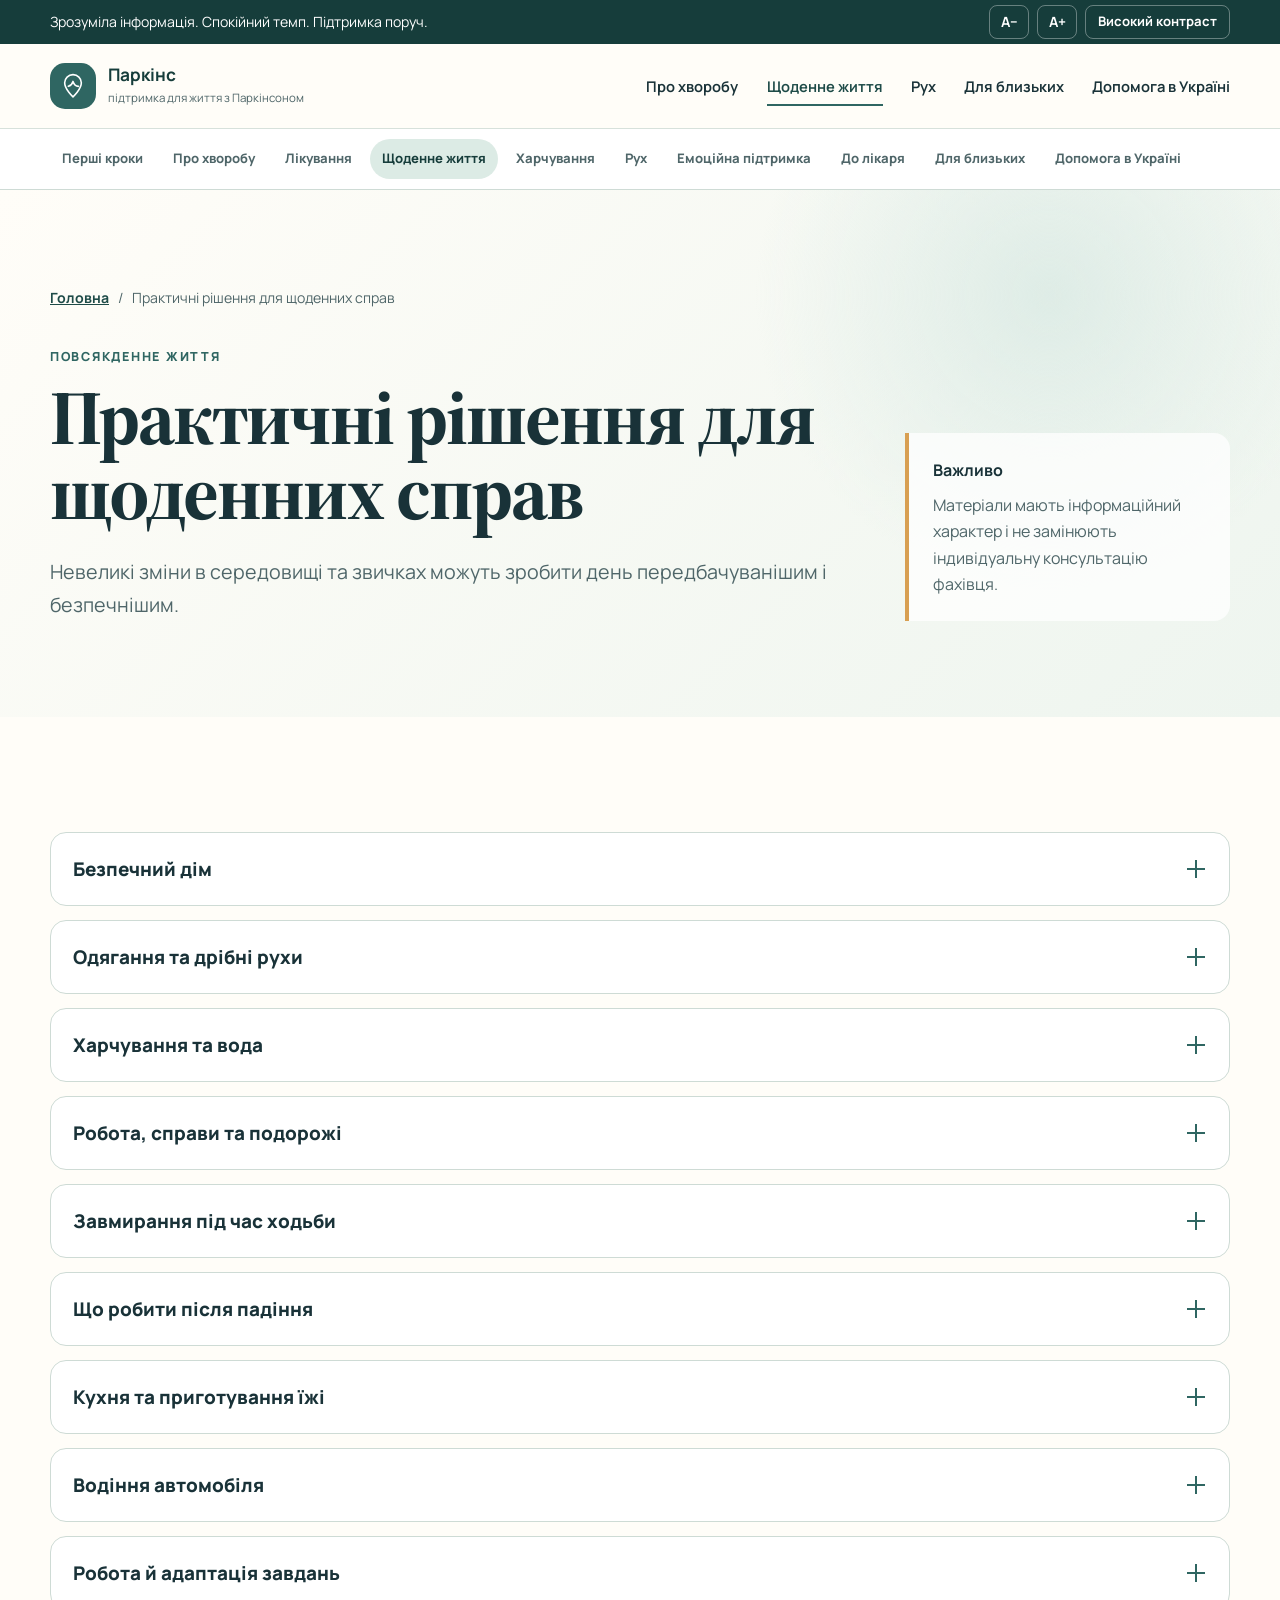
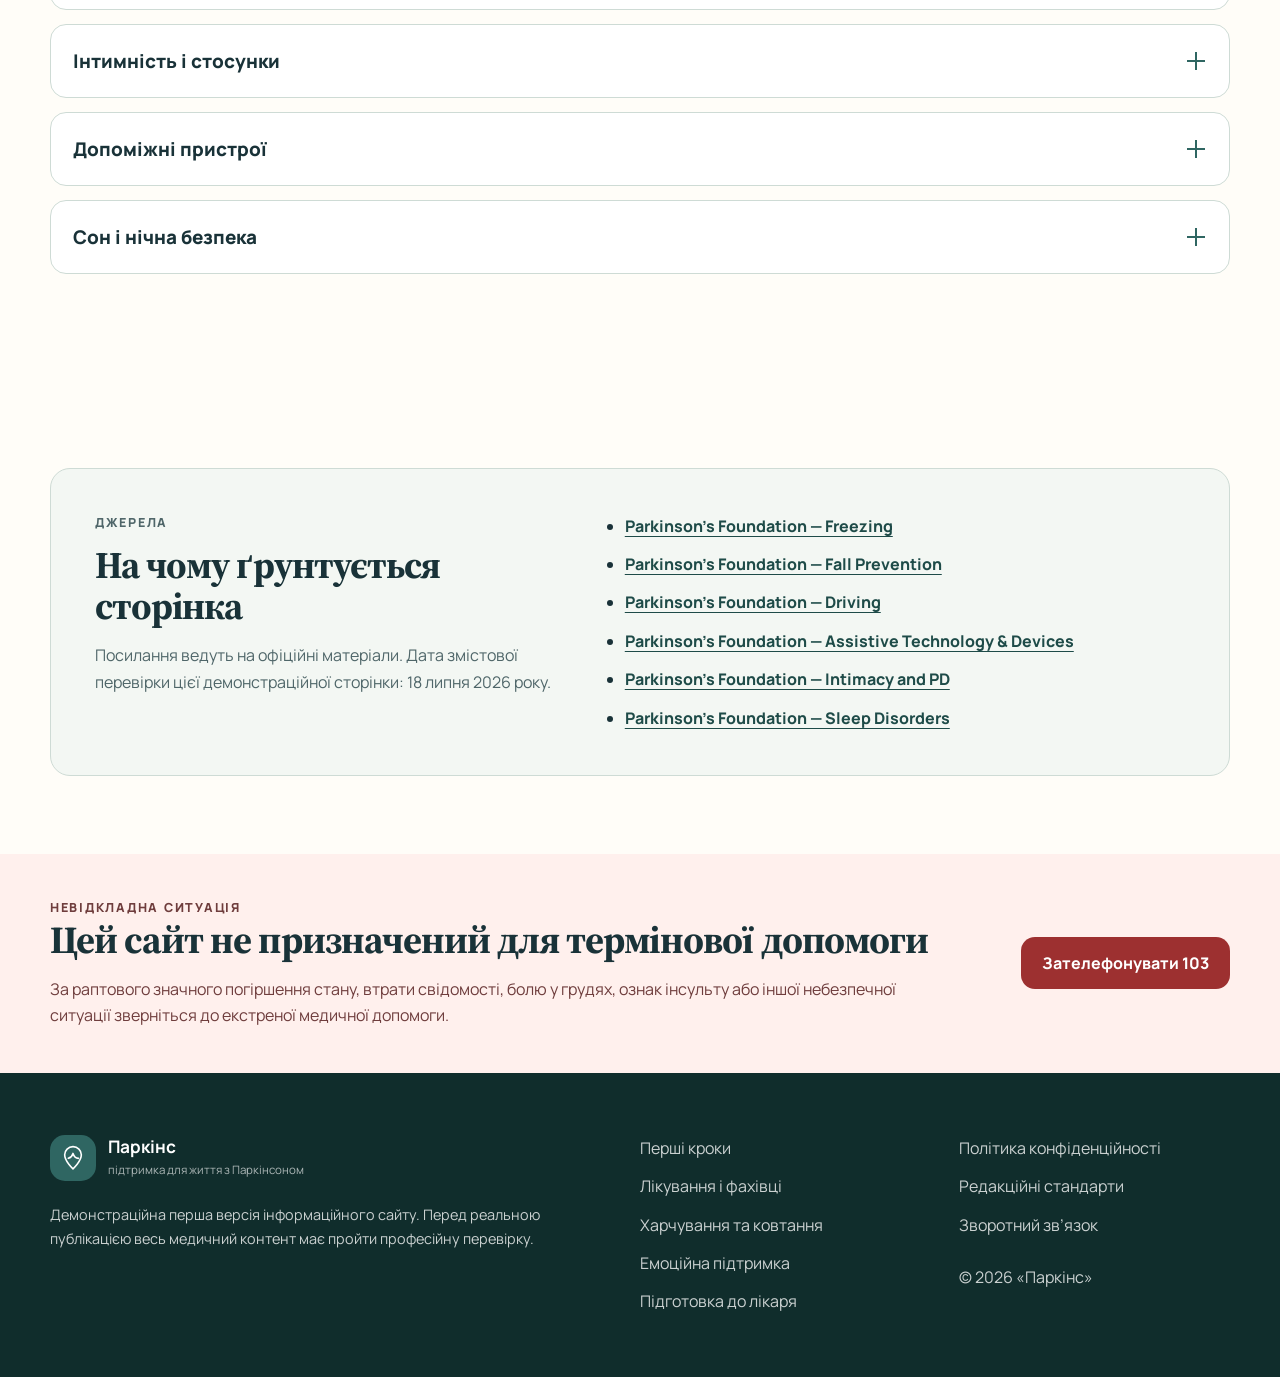
==== commit 42bf5bd4: "Add files via upload" ====
--- a/daily-life.html
+++ b/daily-life.html
@@ -1,6 +1,6 @@
 <!DOCTYPE html>
 
-<html lang="uk"><head><meta charset="utf-8"/><meta content="width=device-width, initial-scale=1.0" name="viewport"/><meta content="Рух поруч — зрозуміла інформація та щоденна підтримка для людей, які живуть із хворобою Паркінсона, та їхніх близьких." name="description"/><meta content="#2f6662" name="theme-color"/><title>Повсякденне життя з Паркінсоном — Рух поруч</title><link href="https://fonts.googleapis.com" rel="preconnect"/><link crossorigin="" href="https://fonts.gstatic.com" rel="preconnect"/><link href="https://fonts.googleapis.com/css2?family=Manrope:wght@400;500;600;700;800&amp;family=Source+Serif+4:opsz,wght@8..60,600;8..60,700&amp;display=swap" rel="stylesheet"/><link href="styles.css" rel="stylesheet"/></head><body><a class="skip-link" href="#main-content">Перейти до основного вмісту</a><div aria-label="Налаштування доступності" class="utility-bar">
+<html lang="uk"><head><meta charset="utf-8"/><meta content="width=device-width, initial-scale=1.0" name="viewport"/><meta content="Паркінс — зрозуміла інформація та щоденна підтримка для людей, які живуть із хворобою Паркінсона, та їхніх близьких." name="description"/><meta content="#2f6662" name="theme-color"/><title>Повсякденне життя з Паркінсоном — Паркінс</title><link href="https://fonts.googleapis.com" rel="preconnect"/><link crossorigin="" href="https://fonts.gstatic.com" rel="preconnect"/><link href="https://fonts.googleapis.com/css2?family=Manrope:wght@400;500;600;700;800&amp;family=Source+Serif+4:opsz,wght@8..60,600;8..60,700&amp;display=swap" rel="stylesheet"/><link href="styles.css" rel="stylesheet"/></head><body><a class="skip-link" href="#main-content">Перейти до основного вмісту</a><div aria-label="Налаштування доступності" class="utility-bar">
 <div class="container utility-bar__inner">
 <p>Зрозуміла інформація. Спокійний темп. Підтримка поруч.</p>
 <div class="accessibility-controls">
@@ -17,7 +17,7 @@
 </div>
 </div><header class="site-header" id="top">
 <div class="container site-header__inner">
-<a aria-label="Рух поруч, головна сторінка" class="brand" href="index.html">
+<a aria-label="Паркінс, головна сторінка" class="brand" href="index.html">
 <span aria-hidden="true" class="brand__mark">
 <svg role="img" viewbox="0 0 48 48">
 <path d="M24 7c7 0 12.5 5.5 12.5 12.3 0 9.8-12.5 21.1-12.5 21.1S11.5 29.1 11.5 19.3C11.5 12.5 17 7 24 7Z"></path>
@@ -25,7 +25,7 @@
 </svg>
 </span>
 <span>
-<strong>Рух поруч</strong>
+<strong>Паркінс</strong>
 <small>підтримка для життя з Паркінсоном</small>
 </span>
 </a>
@@ -33,15 +33,9 @@
 <span class="menu-toggle__label">Меню</span>
 <span aria-hidden="true" class="menu-toggle__icon"></span>
 </button>
-<nav aria-label="Основна навігація" class="site-nav" id="siteNavigation">
-<a href="understand.html">Зрозуміти Паркінсон</a>
-<a aria-current="page" href="daily-life.html">Жити щодня</a>
-<a href="movement.html">Рух і вправи</a>
-<a href="support-ukraine.html">Допомога в Україні</a>
-<a href="relatives.html">Для близьких</a>
-</nav>
-</div>
-</header><nav aria-label="Усі розділи сайту" class="topics-nav"><div class="container topics-nav__inner"><a href="first-steps.html">Перші кроки</a><a href="understand.html">Про хворобу</a><a href="treatment.html">Лікування</a><a aria-current="page" href="daily-life.html">Щоденне життя</a><a href="nutrition.html">Харчування</a><a href="movement.html">Рух</a><a href="emotional-support.html">Емоційна підтримка</a><a href="doctor-visit.html">До лікаря</a><a href="relatives.html">Для близьких</a><a href="support-ukraine.html">Допомога в Україні</a></div></nav><main id="main-content"><section class="page-hero"><div class="container"><nav aria-label="Навігаційний шлях" class="breadcrumbs"><a href="index.html">Головна</a><span aria-hidden="true">/</span><span aria-current="page">Практичні рішення для щоденних справ</span></nav><div class="page-hero__grid"><div><p class="eyebrow">Повсякденне життя</p><h1>Практичні рішення для щоденних справ</h1><p class="page-hero__lead">Невеликі зміни в середовищі та звичках можуть зробити день передбачуванішим і безпечнішим.</p></div><aside class="page-hero__aside"><strong>Важливо</strong><p>Матеріали мають інформаційний характер і не замінюють індивідуальну консультацію фахівця.</p></aside></div></div></section><section class="section" id="daily-life">
+<nav aria-label="Основна навігація" class="site-nav" id="siteNavigation"><a class="nav-mobile-only" href="first-steps.html">Перші кроки</a><a href="understand.html">Про хворобу</a><a class="nav-mobile-only" href="treatment.html">Лікування</a><a aria-current="page" href="daily-life.html">Щоденне життя</a><a class="nav-mobile-only" href="nutrition.html">Харчування</a><a href="movement.html">Рух</a><a class="nav-mobile-only" href="emotional-support.html">Емоційна підтримка</a><a class="nav-mobile-only" href="doctor-visit.html">До лікаря</a><a href="relatives.html">Для близьких</a><a href="support-ukraine.html">Допомога в Україні</a></nav>
+</div>
+</header><nav aria-label="Тематичні розділи сайту" class="topics-nav"><div class="container topics-nav__inner"><a href="first-steps.html">Перші кроки</a><a href="understand.html">Про хворобу</a><a href="treatment.html">Лікування</a><a aria-current="page" href="daily-life.html">Щоденне життя</a><a href="nutrition.html">Харчування</a><a href="movement.html">Рух</a><a href="emotional-support.html">Емоційна підтримка</a><a href="doctor-visit.html">До лікаря</a><a href="relatives.html">Для близьких</a><a href="support-ukraine.html">Допомога в Україні</a></div></nav><main id="main-content"><section class="page-hero"><div class="container"><nav aria-label="Навігаційний шлях" class="breadcrumbs"><a href="index.html">Головна</a><span aria-hidden="true">/</span><span aria-current="page">Практичні рішення для щоденних справ</span></nav><div class="page-hero__grid"><div><p class="eyebrow">Повсякденне життя</p><h1>Практичні рішення для щоденних справ</h1><p class="page-hero__lead">Невеликі зміни в середовищі та звичках можуть зробити день передбачуванішим і безпечнішим.</p></div><aside class="page-hero__aside"><strong>Важливо</strong><p>Матеріали мають інформаційний характер і не замінюють індивідуальну консультацію фахівця.</p></aside></div></div></section><section class="section" id="daily-life">
 <div class="container">
 <div class="accordion-list">
 <article class="accordion searchable" data-search="дім безпека ванна килим падіння освітлення">
@@ -205,7 +199,7 @@
 </section><footer class="site-footer">
 <div class="container site-footer__grid">
 <div>
-<a class="brand brand--footer" href="index.html">
+<a aria-label="Паркінс, головна сторінка" class="brand brand--footer" href="index.html">
 <span aria-hidden="true" class="brand__mark">
 <svg viewbox="0 0 48 48">
 <path d="M24 7c7 0 12.5 5.5 12.5 12.3 0 9.8-12.5 21.1-12.5 21.1S11.5 29.1 11.5 19.3C11.5 12.5 17 7 24 7Z"></path>
@@ -213,7 +207,7 @@
 </svg>
 </span>
 <span>
-<strong>Рух поруч</strong>
+<strong>Паркінс</strong>
 <small>підтримка для життя з Паркінсоном</small>
 </span>
 </a>
@@ -227,7 +221,7 @@
 <a href="index.html">Політика конфіденційності</a>
 <a href="index.html">Редакційні стандарти</a>
 <a href="index.html">Зворотний зв’язок</a>
-<p>© <span id="currentYear"></span> «Рух поруч»</p>
+<p>© <span id="currentYear"></span> «Паркінс»</p>
 </div>
 </div>
 </footer><script src="script.js"></script></body></html>
--- a/styles.css
+++ b/styles.css
@@ -1,5 +1,5 @@
 /* ==========================================================================
-   Рух поруч — стилі першої версії
+   Паркінс — стилі першої версії
    ========================================================================== */
 
 :root {
@@ -1743,3 +1743,331 @@
     width: 100%;
   }
 }
+
+
+/* ==========================================================================
+   Оновлення навігації та сторінки «Про хворобу»
+   ========================================================================== */
+
+.nav-mobile-only {
+  display: none;
+}
+
+/* Тематичний покажчик без плиток */
+.disease-directory {
+  padding-top: 34px;
+  background: var(--surface);
+}
+
+.disease-group {
+  margin-bottom: 34px;
+  padding: clamp(26px, 4vw, 46px);
+  border-radius: var(--radius-lg);
+}
+
+.disease-group--sage {
+  background: #e8f1eb;
+}
+
+.disease-group--cream {
+  background: #f7f1e5;
+}
+
+.disease-group--mist {
+  background: #edf2f2;
+}
+
+.disease-group__heading {
+  display: grid;
+  grid-template-columns: minmax(240px, 0.65fr) minmax(0, 1fr);
+  gap: 34px;
+  align-items: end;
+  padding-bottom: 24px;
+  border-bottom: 1px solid rgba(25, 50, 56, 0.2);
+}
+
+.disease-group__heading .eyebrow {
+  margin: 0;
+  font-family: var(--font-serif);
+  font-size: clamp(1.6rem, 3vw, 2.5rem);
+  line-height: 1.08;
+  letter-spacing: -0.025em;
+  text-transform: none;
+}
+
+.disease-group__heading > p:last-child {
+  max-width: 660px;
+  margin: 0;
+  color: var(--ink-soft);
+}
+
+.disease-list {
+  display: grid;
+}
+
+.disease-entry {
+  display: grid;
+  grid-template-columns: 70px minmax(0, 1fr) auto;
+  gap: 24px;
+  align-items: center;
+  padding: 25px 0;
+  border-bottom: 1px solid rgba(25, 50, 56, 0.18);
+}
+
+.disease-entry:last-child {
+  border-bottom: 0;
+}
+
+.disease-entry__number {
+  align-self: start;
+  padding-top: 3px;
+  color: var(--brand);
+  font-family: var(--font-serif);
+  font-size: 1.7rem;
+  font-weight: 700;
+}
+
+.disease-entry__content h2 {
+  font-family: var(--font-sans);
+  font-size: clamp(1.15rem, 2vw, 1.45rem);
+  letter-spacing: -0.015em;
+}
+
+.disease-entry__content p {
+  max-width: 760px;
+  margin: 8px 0 0;
+  color: var(--ink-soft);
+}
+
+.disease-entry__action {
+  min-height: 48px;
+  display: inline-flex;
+  align-items: center;
+  gap: 12px;
+  padding: 10px 14px;
+  border: 0;
+  border-bottom: 2px solid var(--brand);
+  color: var(--brand-dark);
+  background: transparent;
+  cursor: pointer;
+  white-space: nowrap;
+  font-weight: 800;
+}
+
+.disease-entry__action:hover {
+  color: var(--white);
+  background: var(--brand);
+  border-radius: 10px 10px 0 0;
+}
+
+.disease-entry__action span {
+  font-size: 1.2rem;
+}
+
+.glossary-section {
+  background: var(--brand-deep);
+  color: var(--white);
+}
+
+.glossary-layout {
+  display: grid;
+  grid-template-columns: minmax(260px, 0.58fr) minmax(0, 1fr);
+  gap: clamp(42px, 7vw, 90px);
+  align-items: start;
+}
+
+.glossary-intro {
+  position: sticky;
+  top: 126px;
+}
+
+.glossary-intro .eyebrow,
+.glossary-intro p {
+  color: rgba(255, 255, 255, 0.72);
+}
+
+.glossary-list {
+  margin: 0;
+}
+
+.glossary-list > div {
+  display: grid;
+  grid-template-columns: minmax(150px, 0.42fr) minmax(0, 1fr);
+  gap: 24px;
+  padding: 22px 0;
+  border-bottom: 1px solid rgba(255, 255, 255, 0.2);
+}
+
+.glossary-list > div:first-child {
+  padding-top: 0;
+}
+
+.glossary-list dt {
+  font-weight: 800;
+}
+
+.glossary-list dd {
+  margin: 0;
+  color: rgba(255, 255, 255, 0.75);
+}
+
+.understand-sources {
+  background: var(--surface);
+}
+
+.flat-source-band {
+  display: grid;
+  grid-template-columns: minmax(260px, 0.7fr) minmax(0, 1fr);
+  gap: 44px;
+  padding: 34px 0;
+  border-top: 2px solid var(--brand);
+  border-bottom: 1px solid var(--border);
+}
+
+.flat-source-band h2 {
+  font-size: clamp(1.55rem, 3vw, 2.3rem);
+}
+
+.flat-source-band p {
+  color: var(--ink-soft);
+}
+
+.flat-source-band ul {
+  display: grid;
+  gap: 12px;
+  margin: 0;
+  padding-left: 22px;
+}
+
+.flat-source-band a {
+  color: var(--brand-dark);
+  font-weight: 750;
+  text-underline-offset: 4px;
+}
+
+.modal__dialog--article {
+  width: min(100%, 790px);
+}
+
+.modal__article-body > p:first-child {
+  margin-top: 24px;
+}
+
+.modal__article-body h3 {
+  margin-top: 24px;
+}
+
+.modal__article-body ul {
+  display: grid;
+  gap: 8px;
+}
+
+.modal-columns {
+  display: grid;
+  grid-template-columns: repeat(2, minmax(0, 1fr));
+  gap: 24px;
+  margin-top: 24px;
+}
+
+.modal-columns > div {
+  padding: 20px;
+  border-radius: 14px;
+  background: var(--surface-soft);
+}
+
+.modal-columns h3 {
+  margin-top: 0;
+}
+
+.modal-facts {
+  display: grid;
+  gap: 0;
+  margin: 24px 0 0;
+}
+
+.modal-facts > div {
+  padding: 18px 0;
+  border-bottom: 1px solid var(--border);
+}
+
+.modal-facts dt {
+  color: var(--ink);
+  font-weight: 800;
+}
+
+.modal-facts dd {
+  margin: 6px 0 0;
+  color: var(--ink-soft);
+}
+
+@media (max-width: 1080px) {
+  /* На ширині, де з’являється бургер, горизонтальне меню ховається. */
+  .topics-nav {
+    display: none;
+  }
+
+  .nav-mobile-only {
+    display: flex;
+  }
+
+  .site-nav {
+    max-height: calc(100vh - 150px);
+    overflow-y: auto;
+  }
+
+  .site-nav a {
+    border-bottom: 1px solid var(--border);
+    border-radius: 0;
+  }
+
+  .site-nav a:last-child {
+    border-bottom: 0;
+  }
+
+  .site-nav a::after {
+    display: none;
+  }
+}
+
+@media (max-width: 760px) {
+  .disease-group {
+    margin-inline: -14px;
+    padding: 26px 20px;
+    border-radius: 0;
+  }
+
+  .disease-group__heading,
+  .disease-entry,
+  .glossary-layout,
+  .glossary-list > div,
+  .flat-source-band,
+  .modal-columns {
+    grid-template-columns: 1fr;
+  }
+
+  .disease-group__heading {
+    gap: 12px;
+  }
+
+  .disease-entry {
+    gap: 10px;
+    padding: 24px 0;
+  }
+
+  .disease-entry__number {
+    padding-top: 0;
+  }
+
+  .disease-entry__action {
+    justify-self: start;
+    margin-top: 8px;
+  }
+
+  .glossary-intro {
+    position: static;
+  }
+
+  .glossary-list > div {
+    gap: 6px;
+  }
+}
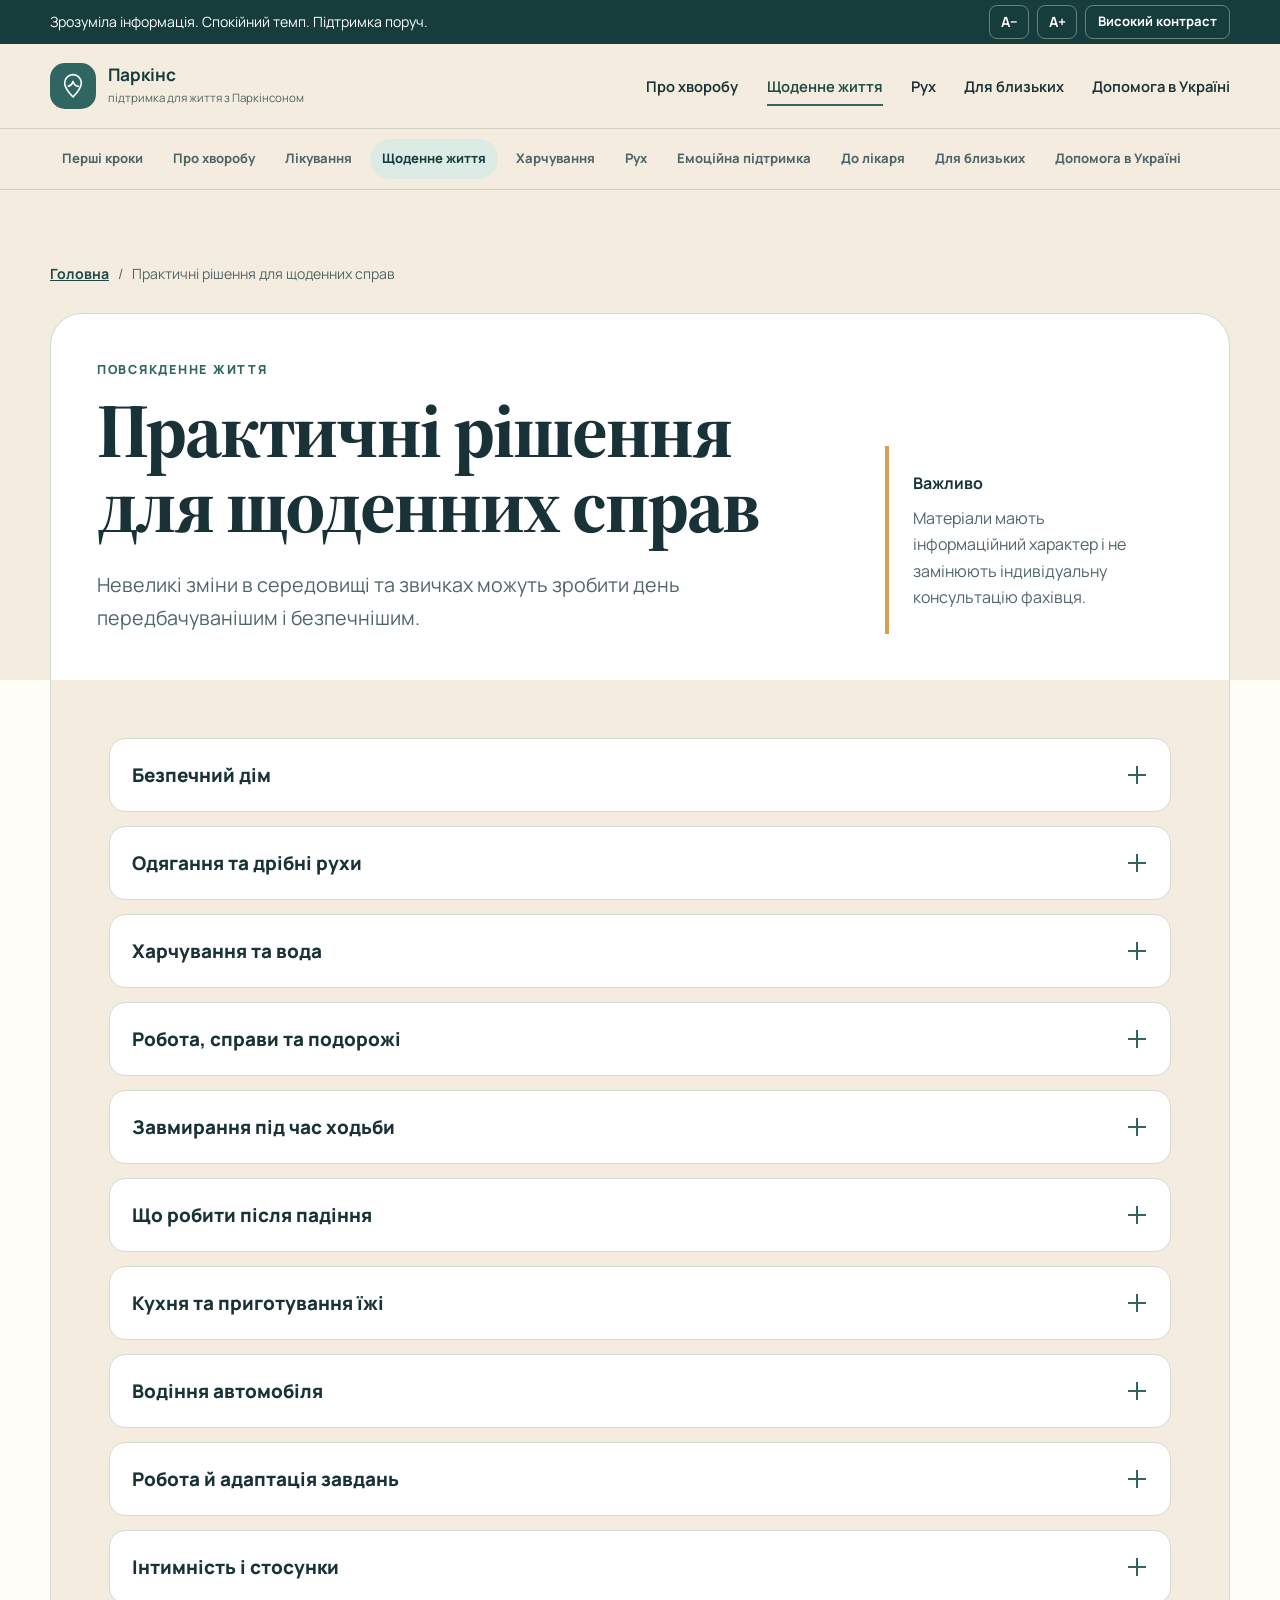
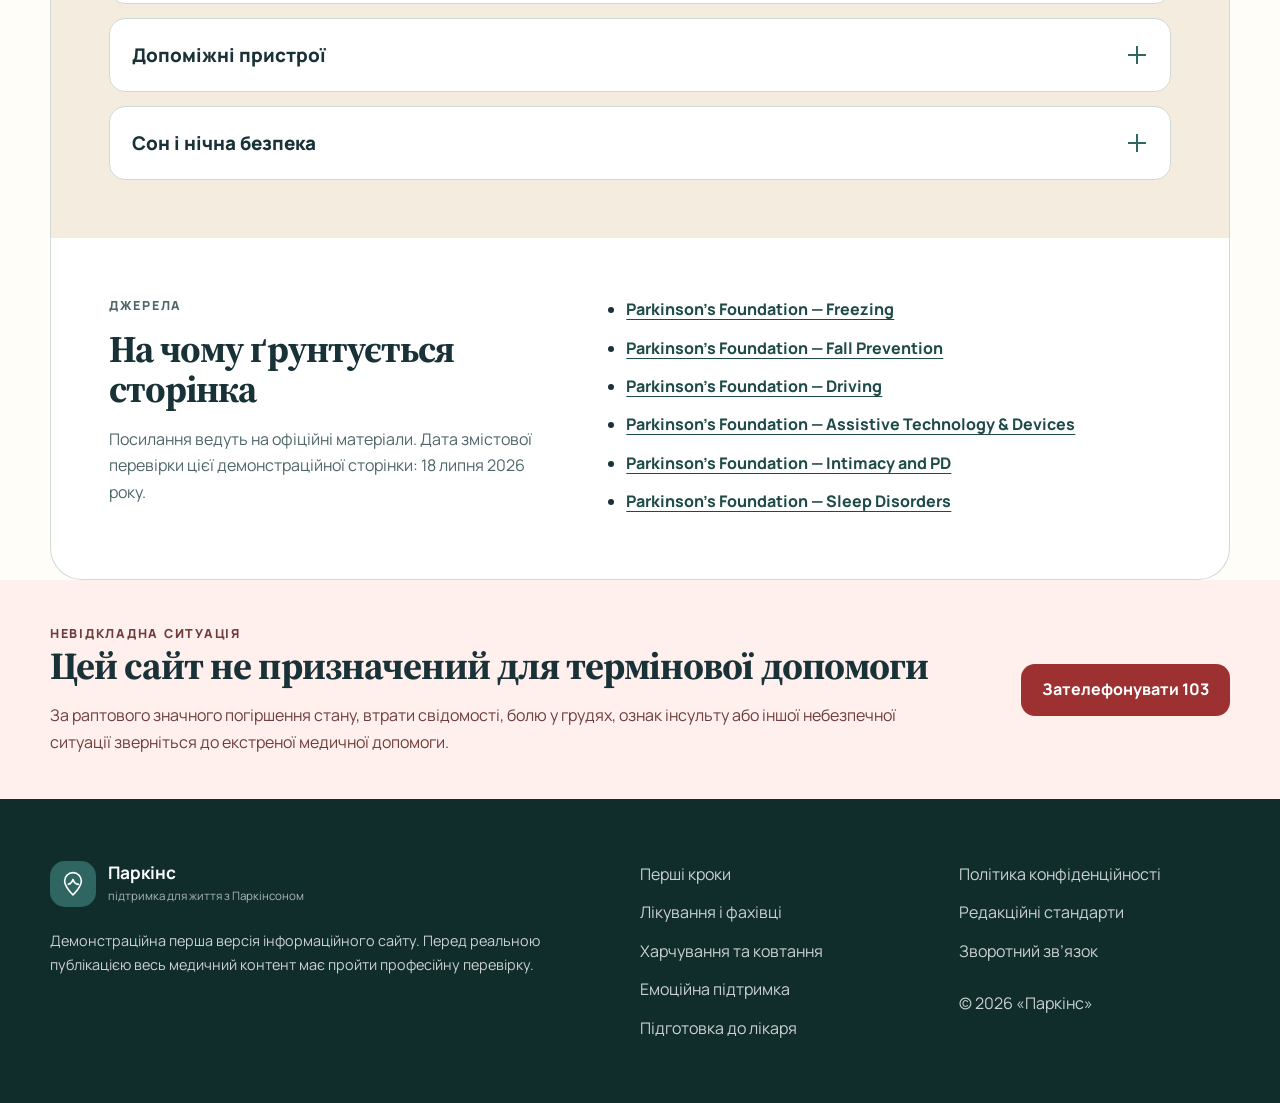
==== commit 102fe7c0: "Add files via upload" ====
--- a/daily-life.html
+++ b/daily-life.html
@@ -1,6 +1,6 @@
 <!DOCTYPE html>
 
-<html lang="uk"><head><meta charset="utf-8"/><meta content="width=device-width, initial-scale=1.0" name="viewport"/><meta content="Паркінс — зрозуміла інформація та щоденна підтримка для людей, які живуть із хворобою Паркінсона, та їхніх близьких." name="description"/><meta content="#2f6662" name="theme-color"/><title>Повсякденне життя з Паркінсоном — Паркінс</title><link href="https://fonts.googleapis.com" rel="preconnect"/><link crossorigin="" href="https://fonts.gstatic.com" rel="preconnect"/><link href="https://fonts.googleapis.com/css2?family=Manrope:wght@400;500;600;700;800&amp;family=Source+Serif+4:opsz,wght@8..60,600;8..60,700&amp;display=swap" rel="stylesheet"/><link href="styles.css" rel="stylesheet"/></head><body><a class="skip-link" href="#main-content">Перейти до основного вмісту</a><div aria-label="Налаштування доступності" class="utility-bar">
+<html lang="uk"><head><meta charset="utf-8"/><meta content="width=device-width, initial-scale=1.0" name="viewport"/><meta content="Паркінс — зрозуміла інформація та щоденна підтримка для людей, які живуть із хворобою Паркінсона, та їхніх близьких." name="description"/><meta content="#2f6662" name="theme-color"/><title>Повсякденне життя з Паркінсоном — Паркінс</title><link href="https://fonts.googleapis.com" rel="preconnect"/><link crossorigin="" href="https://fonts.gstatic.com" rel="preconnect"/><link href="https://fonts.googleapis.com/css2?family=Manrope:wght@400;500;600;700;800&amp;family=Source+Serif+4:opsz,wght@8..60,600;8..60,700&amp;display=swap" rel="stylesheet"/><link href="styles.css" rel="stylesheet"/></head><body class="inner-page"><a class="skip-link" href="#main-content">Перейти до основного вмісту</a><div aria-label="Налаштування доступності" class="utility-bar">
 <div class="container utility-bar__inner">
 <p>Зрозуміла інформація. Спокійний темп. Підтримка поруч.</p>
 <div class="accessibility-controls">
@@ -35,7 +35,7 @@
 </button>
 <nav aria-label="Основна навігація" class="site-nav" id="siteNavigation"><a class="nav-mobile-only" href="first-steps.html">Перші кроки</a><a href="understand.html">Про хворобу</a><a class="nav-mobile-only" href="treatment.html">Лікування</a><a aria-current="page" href="daily-life.html">Щоденне життя</a><a class="nav-mobile-only" href="nutrition.html">Харчування</a><a href="movement.html">Рух</a><a class="nav-mobile-only" href="emotional-support.html">Емоційна підтримка</a><a class="nav-mobile-only" href="doctor-visit.html">До лікаря</a><a href="relatives.html">Для близьких</a><a href="support-ukraine.html">Допомога в Україні</a></nav>
 </div>
-</header><nav aria-label="Тематичні розділи сайту" class="topics-nav"><div class="container topics-nav__inner"><a href="first-steps.html">Перші кроки</a><a href="understand.html">Про хворобу</a><a href="treatment.html">Лікування</a><a aria-current="page" href="daily-life.html">Щоденне життя</a><a href="nutrition.html">Харчування</a><a href="movement.html">Рух</a><a href="emotional-support.html">Емоційна підтримка</a><a href="doctor-visit.html">До лікаря</a><a href="relatives.html">Для близьких</a><a href="support-ukraine.html">Допомога в Україні</a></div></nav><main id="main-content"><section class="page-hero"><div class="container"><nav aria-label="Навігаційний шлях" class="breadcrumbs"><a href="index.html">Головна</a><span aria-hidden="true">/</span><span aria-current="page">Практичні рішення для щоденних справ</span></nav><div class="page-hero__grid"><div><p class="eyebrow">Повсякденне життя</p><h1>Практичні рішення для щоденних справ</h1><p class="page-hero__lead">Невеликі зміни в середовищі та звичках можуть зробити день передбачуванішим і безпечнішим.</p></div><aside class="page-hero__aside"><strong>Важливо</strong><p>Матеріали мають інформаційний характер і не замінюють індивідуальну консультацію фахівця.</p></aside></div></div></section><section class="section" id="daily-life">
+</header><nav aria-label="Тематичні розділи сайту" class="topics-nav"><div class="container topics-nav__inner"><a href="first-steps.html">Перші кроки</a><a href="understand.html">Про хворобу</a><a href="treatment.html">Лікування</a><a aria-current="page" href="daily-life.html">Щоденне життя</a><a href="nutrition.html">Харчування</a><a href="movement.html">Рух</a><a href="emotional-support.html">Емоційна підтримка</a><a href="doctor-visit.html">До лікаря</a><a href="relatives.html">Для близьких</a><a href="support-ukraine.html">Допомога в Україні</a></div></nav><main id="main-content"><section class="page-hero"><div class="container"><nav aria-label="Навігаційний шлях" class="breadcrumbs"><a href="index.html">Головна</a><span aria-hidden="true">/</span><span aria-current="page">Практичні рішення для щоденних справ</span></nav><div class="page-hero__grid"><div><p class="eyebrow">Повсякденне життя</p><h1>Практичні рішення для щоденних справ</h1><p class="page-hero__lead">Невеликі зміни в середовищі та звичках можуть зробити день передбачуванішим і безпечнішим.</p></div><aside class="page-hero__aside"><strong>Важливо</strong><p>Матеріали мають інформаційний характер і не замінюють індивідуальну консультацію фахівця.</p></aside></div></div></section><section class="section page-rubric page-rubric--beige page-rubric--first" id="daily-life">
 <div class="container">
 <div class="accordion-list">
 <article class="accordion searchable" data-search="дім безпека ванна килим падіння освітлення">
@@ -174,7 +174,7 @@
 </div></div>
 </article></div>
 </div>
-</section><section class="section section--compact">
+</section><section class="section section--compact page-rubric page-rubric--white page-rubric--last">
 <div class="container source-panel">
 <div>
 <p class="eyebrow">Джерела</p>
--- a/styles.css
+++ b/styles.css
@@ -2071,3 +2071,586 @@
     gap: 6px;
   }
 }
+
+
+/* ==========================================================================
+   Сторінка «Про хворобу»: чергування фону рубрик і контрастні кнопки
+   ========================================================================== */
+
+/* Усі попередні індивідуальні відтінки рубрик скасовано. */
+.disease-group--sage,
+.disease-group--cream,
+.disease-group--mist {
+  background: transparent;
+}
+
+/* Рубрики чергуються: бежевий → білий → бежевий. */
+.disease-directory .disease-group:nth-of-type(odd) {
+  background: #f4ecde;
+}
+
+.disease-directory .disease-group:nth-of-type(even) {
+  background: #ffffff;
+  border: 1px solid var(--border);
+}
+
+/* Виразна кнопка відкриття матеріалу. */
+.disease-entry__action {
+  min-width: 176px;
+  min-height: 50px;
+  justify-content: center;
+  padding: 12px 18px;
+  border: 2px solid var(--brand-deep);
+  border-radius: 12px;
+  color: #ffffff;
+  background: var(--brand-deep);
+  box-shadow: 0 6px 16px rgba(22, 61, 59, 0.16);
+  text-decoration: none;
+  transition:
+    transform var(--transition),
+    background var(--transition),
+    border-color var(--transition),
+    box-shadow var(--transition);
+}
+
+.disease-entry__action:hover {
+  color: #ffffff;
+  background: var(--brand);
+  border-color: var(--brand);
+  border-radius: 12px;
+  box-shadow: 0 9px 22px rgba(22, 61, 59, 0.22);
+  transform: translateY(-2px);
+}
+
+.disease-entry__action:active {
+  transform: translateY(0);
+}
+
+.disease-entry__action:focus-visible {
+  outline: 4px solid rgba(216, 159, 82, 0.65);
+  outline-offset: 3px;
+}
+
+/* У висококонтрастному режимі кнопка залишається чіткою. */
+body.high-contrast .disease-entry__action {
+  border-color: #000000;
+  color: #ffffff;
+  background: #000000;
+}
+
+body.high-contrast .disease-entry__action:hover {
+  border-color: var(--brand);
+  background: var(--brand);
+}
+
+@media (max-width: 760px) {
+  .disease-directory .disease-group:nth-of-type(even) {
+    border-right: 0;
+    border-left: 0;
+  }
+
+  .disease-entry__action {
+    width: 100%;
+    min-width: 0;
+    margin-top: 12px;
+  }
+}
+
+
+/* ==========================================================================
+   Сторінка «Про хворобу»: білий фон розділу «Словник»
+   ========================================================================== */
+
+.glossary-section {
+  color: var(--ink);
+  background: #ffffff;
+}
+
+.glossary-intro .eyebrow {
+  color: var(--brand);
+}
+
+.glossary-intro p {
+  color: var(--ink-soft);
+}
+
+.glossary-list > div {
+  border-bottom-color: var(--border);
+}
+
+.glossary-list dt {
+  color: var(--ink);
+}
+
+.glossary-list dd {
+  color: var(--ink-soft);
+}
+
+body.high-contrast .glossary-section {
+  color: var(--ink);
+  background: var(--surface);
+}
+
+
+/* ==========================================================================
+   Безперервні рубрики та «Словник» у стилі білої рубрики
+   ========================================================================== */
+
+/* Забираємо світло-бежеві проміжки між фонами рубрик. */
+.disease-directory {
+  padding-bottom: 0;
+}
+
+.disease-directory > .container {
+  overflow: hidden;
+  border-radius: var(--radius-lg);
+}
+
+.disease-directory .disease-group {
+  margin-bottom: 0;
+  border-radius: 0;
+}
+
+.disease-directory .disease-group:first-child {
+  border-radius: var(--radius-lg) var(--radius-lg) 0 0;
+}
+
+.disease-directory .disease-group:last-child {
+  border-radius: 0 0 var(--radius-lg) var(--radius-lg);
+}
+
+/* Біла рубрика та словник мають однакове оформлення. */
+.disease-directory .disease-group:nth-of-type(even),
+.glossary-group {
+  border: 1px solid var(--border);
+  background: #ffffff;
+}
+
+/* Забираємо подвійну рамку на стиках сусідніх рубрик. */
+.disease-directory .disease-group + .disease-group {
+  border-top: 0;
+}
+
+/* «Словник» тепер є такою ж рубрикою, але без кнопок. */
+.glossary-list--rubric {
+  margin: 0;
+}
+
+.glossary-entry {
+  display: grid;
+  grid-template-columns: minmax(190px, 0.38fr) minmax(0, 1fr);
+  gap: 36px;
+  align-items: start;
+  padding: 25px 0;
+  border-bottom: 1px solid rgba(25, 50, 56, 0.18);
+}
+
+.glossary-entry:last-child {
+  border-bottom: 0;
+}
+
+.glossary-entry dt {
+  color: var(--ink);
+  font-size: 1.05rem;
+  font-weight: 800;
+}
+
+.glossary-entry dt::after {
+  content: "";
+  display: block;
+  width: 72px;
+  height: 3px;
+  margin-top: 9px;
+  border-radius: 999px;
+  background: var(--brand);
+}
+
+.glossary-entry dd {
+  margin: 0;
+  color: var(--ink-soft);
+}
+
+/* Старе окреме оформлення словника більше не застосовується. */
+.glossary-section,
+.glossary-layout,
+.glossary-intro {
+  background: transparent;
+}
+
+@media (max-width: 760px) {
+  .disease-directory > .container {
+    overflow: visible;
+    border-radius: 0;
+  }
+
+  .disease-directory .disease-group:first-child,
+  .disease-directory .disease-group:last-child {
+    border-radius: 0;
+  }
+
+  .glossary-entry {
+    grid-template-columns: 1fr;
+    gap: 12px;
+    padding: 24px 0;
+  }
+
+  .glossary-entry dt::after {
+    width: 72px;
+  }
+}
+
+
+/* ==========================================================================
+   «Бібліотека» та пошук як біла рубрика
+   ========================================================================== */
+
+.library-rubric {
+  padding: clamp(58px, 8vw, 96px) 0 0;
+  background: var(--surface);
+}
+
+.library-rubric > .container {
+  overflow: hidden;
+  border-radius: var(--radius-lg) var(--radius-lg) 0 0;
+}
+
+.library-rubric .breadcrumbs {
+  margin-bottom: 28px;
+}
+
+.library-group {
+  margin: 0;
+  padding: clamp(28px, 4vw, 46px);
+  border: 1px solid var(--border);
+  border-radius: var(--radius-lg) var(--radius-lg) 0 0;
+  background: #ffffff;
+}
+
+.library-group__top {
+  display: grid;
+  grid-template-columns: minmax(0, 1.35fr) minmax(270px, 0.55fr);
+  gap: 56px;
+  align-items: end;
+  padding-bottom: 34px;
+  border-bottom: 1px solid rgba(25, 50, 56, 0.18);
+}
+
+.library-group__intro h1 {
+  max-width: 860px;
+}
+
+.library-group__lead {
+  max-width: 780px;
+  margin: 24px 0 0;
+  color: var(--ink-soft);
+  font-size: clamp(1.05rem, 2vw, 1.23rem);
+}
+
+.library-group__search {
+  display: grid;
+  grid-template-columns: minmax(240px, 0.65fr) minmax(0, 1fr);
+  gap: 40px;
+  align-items: center;
+  padding-top: 34px;
+}
+
+.library-group__search h2 {
+  font-size: clamp(1.55rem, 3vw, 2.35rem);
+}
+
+.library-group__search p {
+  margin-bottom: 0;
+  color: var(--ink-soft);
+}
+
+.library-group__search-form .site-search {
+  width: 100%;
+}
+
+.library-group__search-form .search-status {
+  margin-bottom: 0;
+}
+
+/* Рубрики починаються без проміжку після «Бібліотеки». */
+.library-rubric + .disease-directory {
+  padding-top: 0;
+}
+
+.library-rubric + .disease-directory > .container {
+  border-radius: 0 0 var(--radius-lg) var(--radius-lg);
+}
+
+.library-rubric + .disease-directory .disease-group:first-child {
+  border-top: 0;
+  border-radius: 0;
+}
+
+body.high-contrast .library-group {
+  background: var(--surface);
+}
+
+@media (max-width: 1080px) {
+  .library-group__top {
+    grid-template-columns: 1fr;
+  }
+}
+
+@media (max-width: 760px) {
+  .library-rubric {
+    padding-top: 34px;
+  }
+
+  .library-rubric > .container {
+    overflow: visible;
+    border-radius: 0;
+  }
+
+  .library-group {
+    margin-inline: -14px;
+    padding: 26px 20px;
+    border-right: 0;
+    border-left: 0;
+    border-radius: 0;
+  }
+
+  .library-group__top,
+  .library-group__search {
+    grid-template-columns: 1fr;
+    gap: 22px;
+  }
+
+  .library-rubric + .disease-directory > .container {
+    border-radius: 0;
+  }
+}
+
+
+/* ==========================================================================
+   Сторінка «Про хворобу»: бежева шапка та «Перевірка інформації»
+   ========================================================================== */
+
+/* Верхня шапка сторінки та горизонтальне тематичне меню. */
+.understand-page .site-header,
+.understand-page .topics-nav {
+  background: #f4ecde;
+}
+
+.understand-page .site-header {
+  border-bottom-color: rgba(25, 50, 56, 0.16);
+}
+
+.understand-page .topics-nav {
+  border-bottom-color: rgba(25, 50, 56, 0.16);
+}
+
+/* Рубрика «Перевірка інформації». */
+.understand-page .understand-sources {
+  background: #f4ecde;
+}
+
+.understand-page .flat-source-band {
+  padding: clamp(28px, 4vw, 42px);
+  border-top: 0;
+  border-bottom: 0;
+  border-radius: var(--radius-lg);
+  background: #f4ecde;
+}
+
+/* Чіткий вигляд у висококонтрастному режимі. */
+body.high-contrast.understand-page .site-header,
+body.high-contrast.understand-page .topics-nav,
+body.high-contrast.understand-page .understand-sources,
+body.high-contrast.understand-page .flat-source-band {
+  background: var(--surface);
+}
+
+@media (max-width: 1080px) {
+  /* На мобільній версії тематична смуга прихована, а бургер залишається
+     всередині бежевої шапки. */
+  .understand-page .topics-nav {
+    display: none;
+  }
+}
+
+@media (max-width: 760px) {
+  .understand-page .flat-source-band {
+    margin-inline: -14px;
+    border-radius: 0;
+  }
+}
+
+
+/* ==========================================================================
+   Єдине оформлення всіх внутрішніх сторінок
+   ========================================================================== */
+
+:root {
+  --page-beige: #f4ecde;
+  --page-white: #ffffff;
+}
+
+/* Бежева шапка на всіх внутрішніх сторінках. */
+.inner-page .site-header,
+.inner-page .topics-nav {
+  background: var(--page-beige);
+}
+
+.inner-page .site-header,
+.inner-page .topics-nav {
+  border-bottom-color: rgba(25, 50, 56, 0.16);
+}
+
+/* Бежева зона хлібних крихт і білий вступний блок. */
+.inner-page .page-hero {
+  padding: clamp(42px, 6vw, 72px) 0 0;
+  background: var(--page-beige);
+}
+
+.inner-page .page-hero .breadcrumbs {
+  margin-bottom: 28px;
+}
+
+.inner-page .page-hero__grid {
+  padding: clamp(28px, 4vw, 46px);
+  border: 1px solid var(--border);
+  border-bottom: 0;
+  border-radius: var(--radius-lg) var(--radius-lg) 0 0;
+  background: var(--page-white);
+}
+
+/* Сторінка «Про хворобу»: крихти також лежать на бежевому фоні. */
+.inner-page .library-rubric {
+  padding-top: clamp(42px, 6vw, 72px);
+  background: var(--page-beige);
+}
+
+.inner-page .library-rubric .breadcrumbs {
+  margin-bottom: 28px;
+}
+
+.inner-page .library-group {
+  background: var(--page-white);
+}
+
+/* Безперервна послідовність рубрик на інших сторінках. */
+.inner-page main > .page-rubric {
+  padding: 0;
+  background: var(--surface);
+}
+
+.inner-page main > .page-rubric > .container {
+  padding: clamp(34px, 5vw, 58px);
+  border-right: 1px solid var(--border);
+  border-left: 1px solid var(--border);
+}
+
+.inner-page main > .page-rubric--beige > .container {
+  background: var(--page-beige);
+}
+
+.inner-page main > .page-rubric--white > .container {
+  background: var(--page-white);
+}
+
+.inner-page main > .page-rubric + .page-rubric > .container {
+  border-top: 0;
+}
+
+.inner-page main > .page-rubric--last > .container {
+  border-bottom: 1px solid var(--border);
+  border-radius: 0 0 var(--radius-lg) var(--radius-lg);
+}
+
+/* Аварійні попередження зберігають окреме значення, але не розривають ритм. */
+.inner-page main > .page-rubric--emergency > .container {
+  background: var(--danger-soft);
+  border-color: rgba(157, 48, 48, 0.28);
+}
+
+.inner-page main > .page-rubric--emergency + .page-rubric > .container {
+  border-top: 0;
+}
+
+/* Старі фонові класи не повинні перекривати нову систему. */
+.inner-page main > .page-rubric.section--tinted,
+.inner-page main > .page-rubric.section--deep {
+  color: var(--ink);
+  background: var(--surface);
+}
+
+.inner-page main > .page-rubric .section-heading--light,
+.inner-page main > .page-rubric .section-heading--light > p,
+.inner-page main > .page-rubric .section-heading--light .eyebrow {
+  color: inherit;
+}
+
+/* Темні внутрішні картки зберігають читабельність на світлих рубриках. */
+.inner-page main > .page-rubric .role-grid article,
+.inner-page main > .page-rubric .exercise-card {
+  color: var(--ink);
+}
+
+.inner-page main > .page-rubric .role-grid article {
+  border-color: var(--border);
+  background: rgba(255, 255, 255, 0.72);
+}
+
+.inner-page main > .page-rubric .role-grid p {
+  color: var(--ink-soft);
+}
+
+/* Сторінка «Про хворобу»: перевірка інформації — бежева рубрика. */
+.inner-page .understand-sources {
+  background: var(--surface);
+}
+
+.inner-page .flat-source-band {
+  background: var(--page-beige);
+}
+
+/* Високий контраст. */
+body.high-contrast.inner-page .site-header,
+body.high-contrast.inner-page .topics-nav,
+body.high-contrast.inner-page .page-hero,
+body.high-contrast.inner-page .library-rubric,
+body.high-contrast.inner-page main > .page-rubric > .container,
+body.high-contrast.inner-page .flat-source-band {
+  background: var(--surface);
+}
+
+/* Мобільна версія: повна ширина рубрик без бічних рамок. */
+@media (max-width: 1080px) {
+  .inner-page .topics-nav {
+    display: none;
+  }
+}
+
+@media (max-width: 760px) {
+  .inner-page .page-hero,
+  .inner-page .library-rubric {
+    padding-top: 28px;
+  }
+
+  .inner-page .page-hero__grid {
+    margin-inline: -14px;
+    padding: 26px 20px;
+    border-right: 0;
+    border-left: 0;
+    border-radius: 0;
+  }
+
+  .inner-page main > .page-rubric > .container {
+    width: 100%;
+    padding: 32px 20px;
+    border-right: 0;
+    border-left: 0;
+  }
+
+  .inner-page main > .page-rubric--last > .container {
+    border-radius: 0;
+  }
+
+  .inner-page .library-rubric > .container {
+    width: min(calc(100% - 28px), var(--container));
+  }
+}
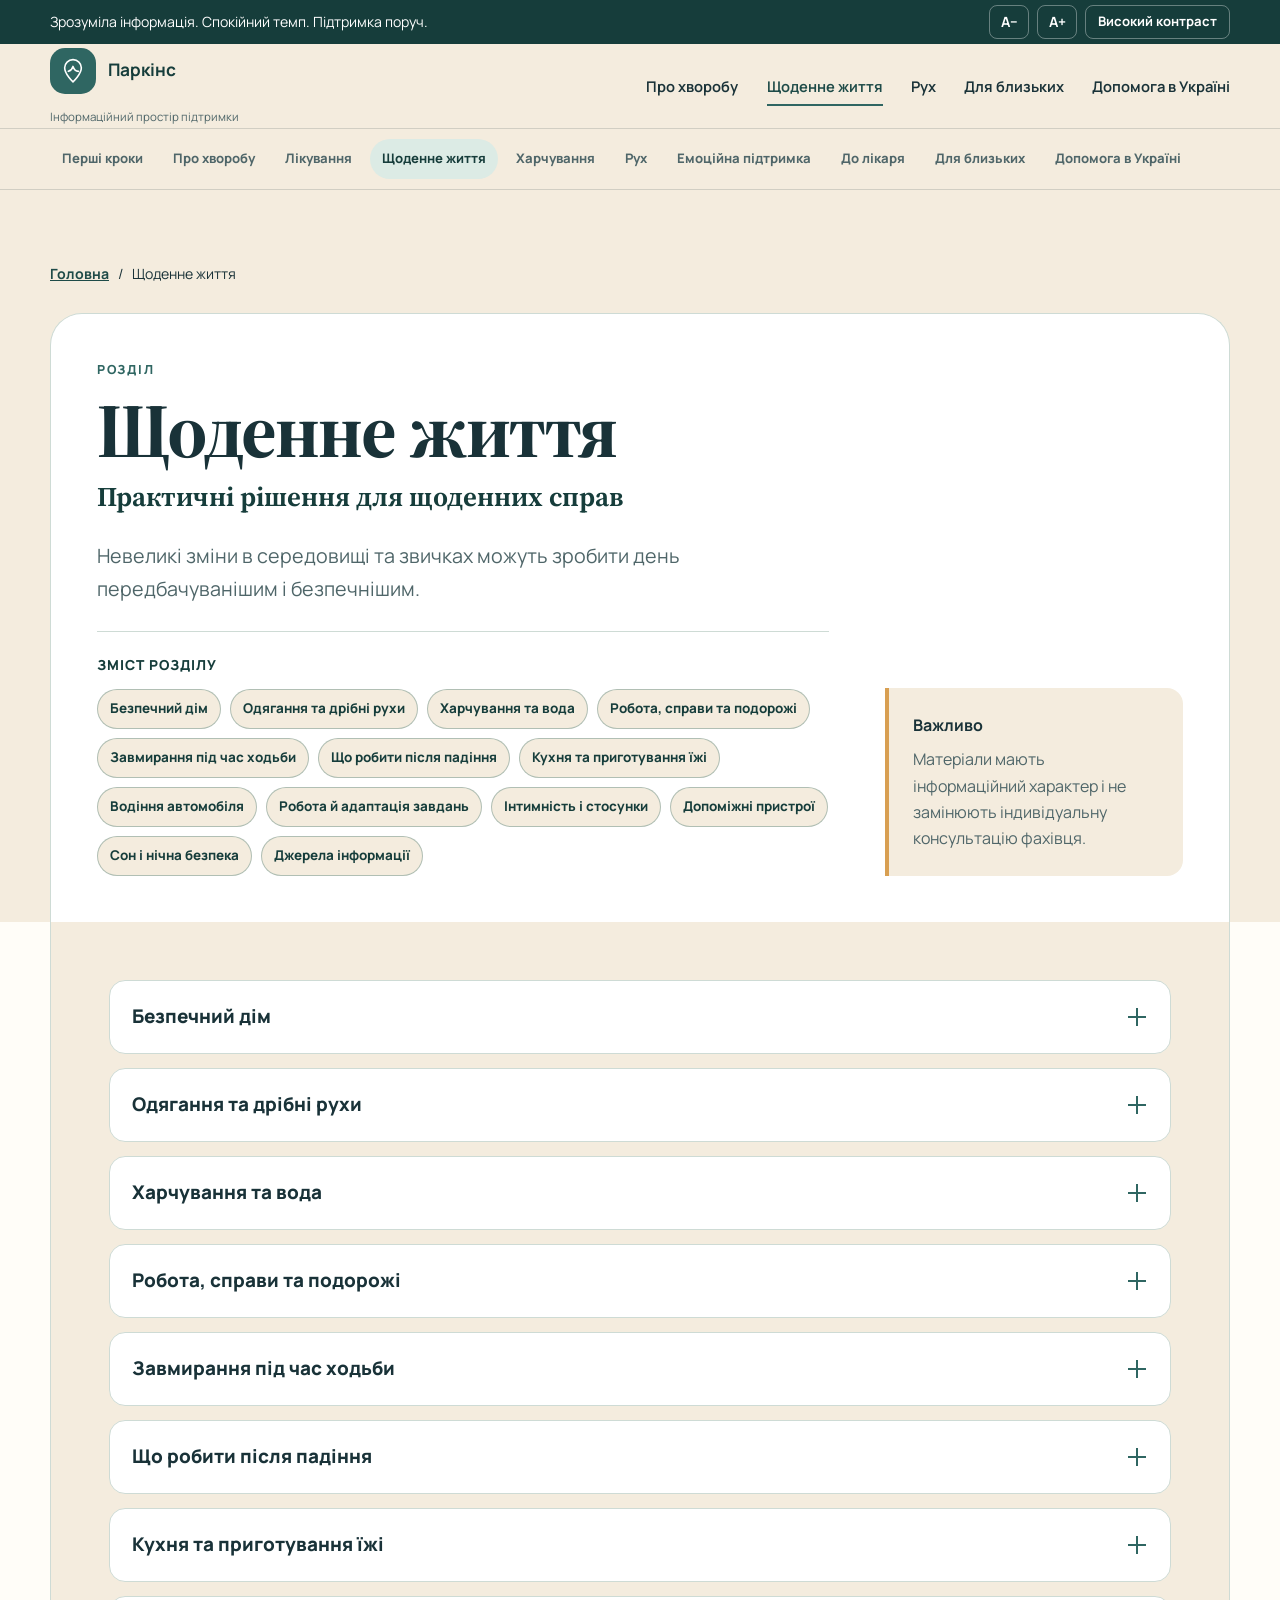
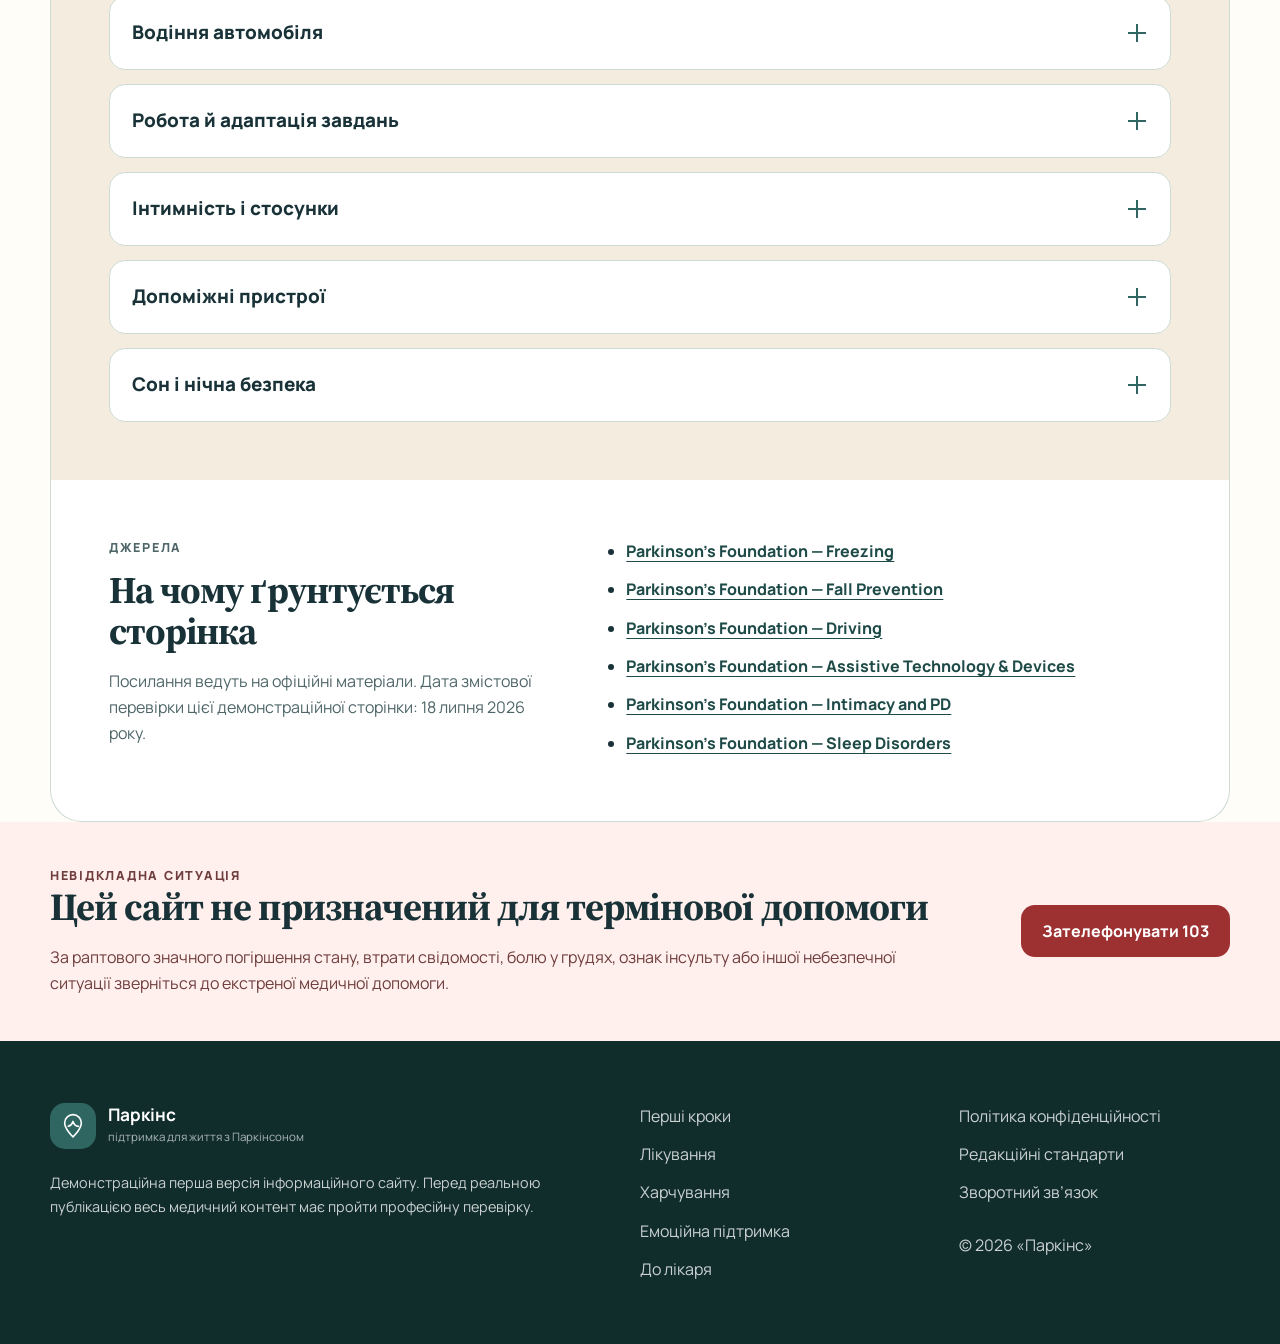
==== commit a09ddab4: "Add files via upload" ====
--- a/daily-life.html
+++ b/daily-life.html
@@ -1,6 +1,6 @@
 <!DOCTYPE html>
 
-<html lang="uk"><head><meta charset="utf-8"/><meta content="width=device-width, initial-scale=1.0" name="viewport"/><meta content="Паркінс — зрозуміла інформація та щоденна підтримка для людей, які живуть із хворобою Паркінсона, та їхніх близьких." name="description"/><meta content="#2f6662" name="theme-color"/><title>Повсякденне життя з Паркінсоном — Паркінс</title><link href="https://fonts.googleapis.com" rel="preconnect"/><link crossorigin="" href="https://fonts.gstatic.com" rel="preconnect"/><link href="https://fonts.googleapis.com/css2?family=Manrope:wght@400;500;600;700;800&amp;family=Source+Serif+4:opsz,wght@8..60,600;8..60,700&amp;display=swap" rel="stylesheet"/><link href="styles.css" rel="stylesheet"/></head><body class="inner-page"><a class="skip-link" href="#main-content">Перейти до основного вмісту</a><div aria-label="Налаштування доступності" class="utility-bar">
+<html lang="uk"><head><meta charset="utf-8"/><meta content="width=device-width, initial-scale=1.0" name="viewport"/><meta content="Паркінс — зрозуміла інформація та щоденна підтримка для людей, які живуть із хворобою Паркінсона, та їхніх близьких." name="description"/><meta content="#2f6662" name="theme-color"/><title>Щоденне життя — Паркінс</title><link href="https://fonts.googleapis.com" rel="preconnect"/><link crossorigin="" href="https://fonts.gstatic.com" rel="preconnect"/><link href="https://fonts.googleapis.com/css2?family=Manrope:wght@400;500;600;700;800&amp;family=Source+Serif+4:opsz,wght@8..60,600;8..60,700&amp;display=swap" rel="stylesheet"/><link href="styles.css" rel="stylesheet"/></head><body class="inner-page daily-life-page"><a class="skip-link" href="#main-content">Перейти до основного вмісту</a><div aria-label="Налаштування доступності" class="utility-bar">
 <div class="container utility-bar__inner">
 <p>Зрозуміла інформація. Спокійний темп. Підтримка поруч.</p>
 <div class="accessibility-controls">
@@ -17,28 +17,22 @@
 </div>
 </div><header class="site-header" id="top">
 <div class="container site-header__inner">
-<a aria-label="Паркінс, головна сторінка" class="brand" href="index.html">
-<span aria-hidden="true" class="brand__mark">
+<a aria-label="Паркінс, головна сторінка" class="brand" href="index.html"><span aria-hidden="true" class="brand__mark">
 <svg role="img" viewbox="0 0 48 48">
 <path d="M24 7c7 0 12.5 5.5 12.5 12.3 0 9.8-12.5 21.1-12.5 21.1S11.5 29.1 11.5 19.3C11.5 12.5 17 7 24 7Z"></path>
 <path d="M17 24.5c3.6-1 5.8-3.4 7-7.4 1.5 4.8 4.2 7.2 8.2 7.4"></path>
 </svg>
-</span>
-<span>
-<strong>Паркінс</strong>
-<small>підтримка для життя з Паркінсоном</small>
-</span>
-</a>
+</span><strong>Паркінс</strong><small>Інформаційний простір підтримки</small></a>
 <button aria-controls="siteNavigation" aria-expanded="false" class="menu-toggle" type="button">
 <span class="menu-toggle__label">Меню</span>
 <span aria-hidden="true" class="menu-toggle__icon"></span>
 </button>
 <nav aria-label="Основна навігація" class="site-nav" id="siteNavigation"><a class="nav-mobile-only" href="first-steps.html">Перші кроки</a><a href="understand.html">Про хворобу</a><a class="nav-mobile-only" href="treatment.html">Лікування</a><a aria-current="page" href="daily-life.html">Щоденне життя</a><a class="nav-mobile-only" href="nutrition.html">Харчування</a><a href="movement.html">Рух</a><a class="nav-mobile-only" href="emotional-support.html">Емоційна підтримка</a><a class="nav-mobile-only" href="doctor-visit.html">До лікаря</a><a href="relatives.html">Для близьких</a><a href="support-ukraine.html">Допомога в Україні</a></nav>
 </div>
-</header><nav aria-label="Тематичні розділи сайту" class="topics-nav"><div class="container topics-nav__inner"><a href="first-steps.html">Перші кроки</a><a href="understand.html">Про хворобу</a><a href="treatment.html">Лікування</a><a aria-current="page" href="daily-life.html">Щоденне життя</a><a href="nutrition.html">Харчування</a><a href="movement.html">Рух</a><a href="emotional-support.html">Емоційна підтримка</a><a href="doctor-visit.html">До лікаря</a><a href="relatives.html">Для близьких</a><a href="support-ukraine.html">Допомога в Україні</a></div></nav><main id="main-content"><section class="page-hero"><div class="container"><nav aria-label="Навігаційний шлях" class="breadcrumbs"><a href="index.html">Головна</a><span aria-hidden="true">/</span><span aria-current="page">Практичні рішення для щоденних справ</span></nav><div class="page-hero__grid"><div><p class="eyebrow">Повсякденне життя</p><h1>Практичні рішення для щоденних справ</h1><p class="page-hero__lead">Невеликі зміни в середовищі та звичках можуть зробити день передбачуванішим і безпечнішим.</p></div><aside class="page-hero__aside"><strong>Важливо</strong><p>Матеріали мають інформаційний характер і не замінюють індивідуальну консультацію фахівця.</p></aside></div></div></section><section class="section page-rubric page-rubric--beige page-rubric--first" id="daily-life">
+</header><nav aria-label="Тематичні розділи сайту" class="topics-nav"><div class="container topics-nav__inner"><a href="first-steps.html">Перші кроки</a><a href="understand.html">Про хворобу</a><a href="treatment.html">Лікування</a><a aria-current="page" href="daily-life.html">Щоденне життя</a><a href="nutrition.html">Харчування</a><a href="movement.html">Рух</a><a href="emotional-support.html">Емоційна підтримка</a><a href="doctor-visit.html">До лікаря</a><a href="relatives.html">Для близьких</a><a href="support-ukraine.html">Допомога в Україні</a></div></nav><main id="main-content"><section class="page-hero"><div class="container"><nav aria-label="Навігаційний шлях" class="breadcrumbs"><a href="index.html">Головна</a><span aria-hidden="true">/</span><span aria-current="page">Щоденне життя</span></nav><div class="page-hero__grid"><div><p class="eyebrow">Розділ</p><h1>Щоденне життя</h1><p class="page-hero__subtitle">Практичні рішення для щоденних справ</p><p class="page-hero__lead">Невеликі зміни в середовищі та звичках можуть зробити день передбачуванішим і безпечнішим.</p><nav aria-label="Зміст розділу" class="page-toc"><p class="page-toc__title">Зміст розділу</p><ol class="page-toc__list"><li><a href="#bezpechnyi-dim">Безпечний дім</a></li><li><a href="#odiahannia-ta-dribni-rukhy">Одягання та дрібні рухи</a></li><li><a href="#kharchuvannia-ta-voda">Харчування та вода</a></li><li><a href="#robota-spravy-ta-podorozhi">Робота, справи та подорожі</a></li><li><a href="#freezing">Завмирання під час ходьби</a></li><li><a href="#fall">Що робити після падіння</a></li><li><a href="#cooking">Кухня та приготування їжі</a></li><li><a href="#driving">Водіння автомобіля</a></li><li><a href="#work">Робота й адаптація завдань</a></li><li><a href="#intimacy">Інтимність і стосунки</a></li><li><a href="#devices">Допоміжні пристрої</a></li><li><a href="#sleep">Сон і нічна безпека</a></li><li><a href="#dzherela-informatsii">Джерела інформації</a></li></ol></nav></div><aside class="page-hero__aside"><strong>Важливо</strong><p>Матеріали мають інформаційний характер і не замінюють індивідуальну консультацію фахівця.</p></aside></div></div></section><section class="section page-rubric page-rubric--beige page-rubric--first" id="daily-life">
 <div class="container">
 <div class="accordion-list">
-<article class="accordion searchable" data-search="дім безпека ванна килим падіння освітлення">
+<article class="accordion searchable" data-search="дім безпека ванна килим падіння освітлення" id="bezpechnyi-dim">
 <h3>
 <button aria-expanded="false" class="accordion__button" type="button">
 <span>Безпечний дім</span>
@@ -57,7 +51,7 @@
 </div>
 </div>
 </article>
-<article class="accordion searchable" data-search="одягання ґудзики застібки руки моторика">
+<article class="accordion searchable" data-search="одягання ґудзики застібки руки моторика" id="odiahannia-ta-dribni-rukhy">
 <h3>
 <button aria-expanded="false" class="accordion__button" type="button">
 <span>Одягання та дрібні рухи</span>
@@ -75,7 +69,7 @@
 </div>
 </div>
 </article>
-<article class="accordion searchable" data-search="харчування вода закреп апетит ковтання">
+<article class="accordion searchable" data-search="харчування вода закреп апетит ковтання" id="kharchuvannia-ta-voda">
 <h3>
 <button aria-expanded="false" class="accordion__button" type="button">
 <span>Харчування та вода</span>
@@ -93,7 +87,7 @@
 </div>
 </div>
 </article>
-<article class="accordion searchable" data-search="робота подорожі соціальне життя планування">
+<article class="accordion searchable" data-search="робота подорожі соціальне життя планування" id="robota-spravy-ta-podorozhi">
 <h3>
 <button aria-expanded="false" class="accordion__button" type="button">
 <span>Робота, справи та подорожі</span>
@@ -174,7 +168,7 @@
 </div></div>
 </article></div>
 </div>
-</section><section class="section section--compact page-rubric page-rubric--white page-rubric--last">
+</section><section class="section section--compact page-rubric page-rubric--white page-rubric--last" id="dzherela-informatsii">
 <div class="container source-panel">
 <div>
 <p class="eyebrow">Джерела</p>
@@ -216,7 +210,7 @@
           публікацією весь медичний контент має пройти професійну перевірку.
         </p>
 </div>
-<nav aria-label="Навігація в підвалі" class="footer-nav"><a href="first-steps.html">Перші кроки</a><a href="treatment.html">Лікування і фахівці</a><a href="nutrition.html">Харчування та ковтання</a><a href="emotional-support.html">Емоційна підтримка</a><a href="doctor-visit.html">Підготовка до лікаря</a></nav>
+<nav aria-label="Навігація в підвалі" class="footer-nav"><a href="first-steps.html">Перші кроки</a><a href="treatment.html">Лікування</a><a href="nutrition.html">Харчування</a><a href="emotional-support.html">Емоційна підтримка</a><a href="doctor-visit.html">До лікаря</a></nav>
 <div class="footer-meta">
 <a href="index.html">Політика конфіденційності</a>
 <a href="index.html">Редакційні стандарти</a>
--- a/styles.css
+++ b/styles.css
@@ -2654,3 +2654,261 @@
     width: min(calc(100% - 28px), var(--container));
   }
 }
+
+
+/* ==========================================================================
+   Оновлення шапки, назв, змісту сторінок і кольорів
+   ========================================================================== */
+
+:root {
+  --page-beige: #f4ecde;
+  --page-beige-card: #eadfce;
+}
+
+/* 1. Підпис починається під усім логотипом, а не лише під словом «Паркінс». */
+.site-header .brand {
+  display: grid;
+  grid-template-columns: 46px auto;
+  grid-template-rows: auto auto;
+  column-gap: 12px;
+  align-items: center;
+}
+
+.site-header .brand__mark {
+  grid-column: 1;
+  grid-row: 1;
+}
+
+.site-header .brand > strong {
+  grid-column: 2;
+  grid-row: 1;
+  align-self: center;
+}
+
+.site-header .brand > small {
+  grid-column: 1 / -1;
+  grid-row: 2;
+  margin-top: 4px;
+  color: var(--ink-soft);
+  font-size: 0.72rem;
+  line-height: 1.25;
+  white-space: nowrap;
+}
+
+/* 2. Головна сторінка повністю на бежевому фоні. */
+.home-page,
+.home-page main,
+.home-page .hero,
+.home-page main > section {
+  background: var(--page-beige);
+}
+
+.home-page .site-header,
+.home-page .topics-nav {
+  background: var(--page-beige);
+}
+
+/* На головній картки також бежеві, але трохи темніші за загальний фон. */
+.home-page .hero-card,
+.home-page .search-panel,
+.home-page .page-card {
+  border-color: rgba(25, 50, 56, 0.17);
+  background: var(--page-beige-card);
+}
+
+/* 3. Білі картки на білих рубриках стають бежевими. */
+.page-rubric--white :is(
+  .info-card,
+  .step-card,
+  .support-card,
+  .resource-card,
+  .exercise-card,
+  .specialist-grid article,
+  .emotion-grid article,
+  .symptom-grid article,
+  .tip-stack article,
+  .role-grid article,
+  .checklist-card
+) {
+  background: var(--page-beige);
+}
+
+/* Інформаційна картка у білому вступному блоці теж відділена бежевим. */
+.inner-page .page-hero__aside,
+.inner-page .library-group .page-hero__aside {
+  color: var(--ink);
+  background: var(--page-beige);
+}
+
+/* 5. Клікабельний зміст після заголовка. */
+.page-hero__subtitle,
+.library-group__subtitle {
+  max-width: 790px;
+  margin: 12px 0 0;
+  color: var(--brand-deep);
+  font-family: var(--font-serif);
+  font-size: clamp(1.2rem, 2.4vw, 1.7rem);
+  font-weight: 650;
+  line-height: 1.25;
+}
+
+.page-toc {
+  max-width: 840px;
+  margin-top: 26px;
+  padding-top: 22px;
+  border-top: 1px solid var(--border);
+}
+
+.page-toc__title {
+  margin: 0 0 12px;
+  color: var(--brand-deep);
+  font-size: 0.86rem;
+  font-weight: 800;
+  letter-spacing: 0.075em;
+  text-transform: uppercase;
+}
+
+.page-toc__list {
+  display: flex;
+  flex-wrap: wrap;
+  gap: 9px;
+  margin: 0;
+  padding: 0;
+  list-style: none;
+}
+
+.page-toc__list a {
+  min-height: 40px;
+  display: inline-flex;
+  align-items: center;
+  padding: 7px 12px;
+  border: 1px solid rgba(47, 102, 98, 0.34);
+  border-radius: 999px;
+  color: var(--brand-deep);
+  background: var(--page-beige);
+  text-decoration: none;
+  font-size: 0.84rem;
+  font-weight: 750;
+  line-height: 1.25;
+}
+
+.page-toc__list a:hover {
+  color: var(--white);
+  background: var(--brand);
+  border-color: var(--brand);
+}
+
+/* Достатній відступ під час переходу за якірним посиланням. */
+[id] {
+  scroll-margin-top: 140px;
+}
+
+/* 6. На сторінці «Рух» текст карток чорний/темний на бежевому. */
+.movement-page .exercise-card {
+  color: var(--ink);
+  border-color: rgba(25, 50, 56, 0.16);
+  background: var(--page-beige-card);
+}
+
+.movement-page .exercise-card p {
+  color: var(--ink-soft);
+}
+
+.movement-page .exercise-card .button--light {
+  color: var(--white);
+  background: var(--brand-deep);
+  border-color: var(--brand-deep);
+}
+
+.movement-page .exercise-card .button--light:hover {
+  background: var(--brand);
+  border-color: var(--brand);
+}
+
+.movement-page .filter-button {
+  border-color: var(--brand-deep);
+  color: var(--brand-deep);
+}
+
+.movement-page .filter-button:hover,
+.movement-page .filter-button.is-active {
+  color: var(--white);
+  background: var(--brand-deep);
+}
+
+/* 7. На сторінці для близьких прибрано оранжеві вертикальні смужки. */
+.relatives-page .support-card {
+  padding: 28px;
+  border: 1px solid var(--border);
+  border-left: 1px solid var(--border);
+  border-radius: var(--radius-md);
+}
+
+/* 8. Заголовки карток на всьому сайті — темно-зелені. */
+:is(
+  .hero-card,
+  .page-card,
+  .step-card,
+  .info-card,
+  .support-card,
+  .resource-card,
+  .exercise-card,
+  .specialist-grid article,
+  .emotion-grid article,
+  .symptom-grid article,
+  .tip-stack article,
+  .role-grid article,
+  .accordion,
+  .checklist-card
+) :is(h2, h3),
+.glossary-entry dt {
+  color: var(--brand-deep);
+}
+
+/* Назви на сторінках, крихтах і в меню залишаються в єдиній системі. */
+.inner-page main h1 {
+  color: var(--ink);
+}
+
+/* Бежева зона з хлібними крихтами на всіх сторінках. */
+.inner-page .page-hero,
+.inner-page .library-rubric {
+  background: var(--page-beige);
+}
+
+.inner-page .breadcrumbs {
+  color: var(--ink);
+}
+
+@media (max-width: 1080px) {
+  .site-header .brand > small {
+    white-space: normal;
+  }
+}
+
+@media (max-width: 760px) {
+  .site-header .brand {
+    grid-template-columns: 40px minmax(0, 1fr);
+    column-gap: 10px;
+  }
+
+  .site-header .brand__mark {
+    width: 40px;
+    height: 40px;
+  }
+
+  .site-header .brand > small {
+    max-width: 230px;
+    font-size: 0.67rem;
+  }
+
+  .page-toc__list {
+    display: grid;
+    grid-template-columns: 1fr;
+  }
+
+  .page-toc__list a {
+    width: 100%;
+    border-radius: 12px;
+  }
+}
